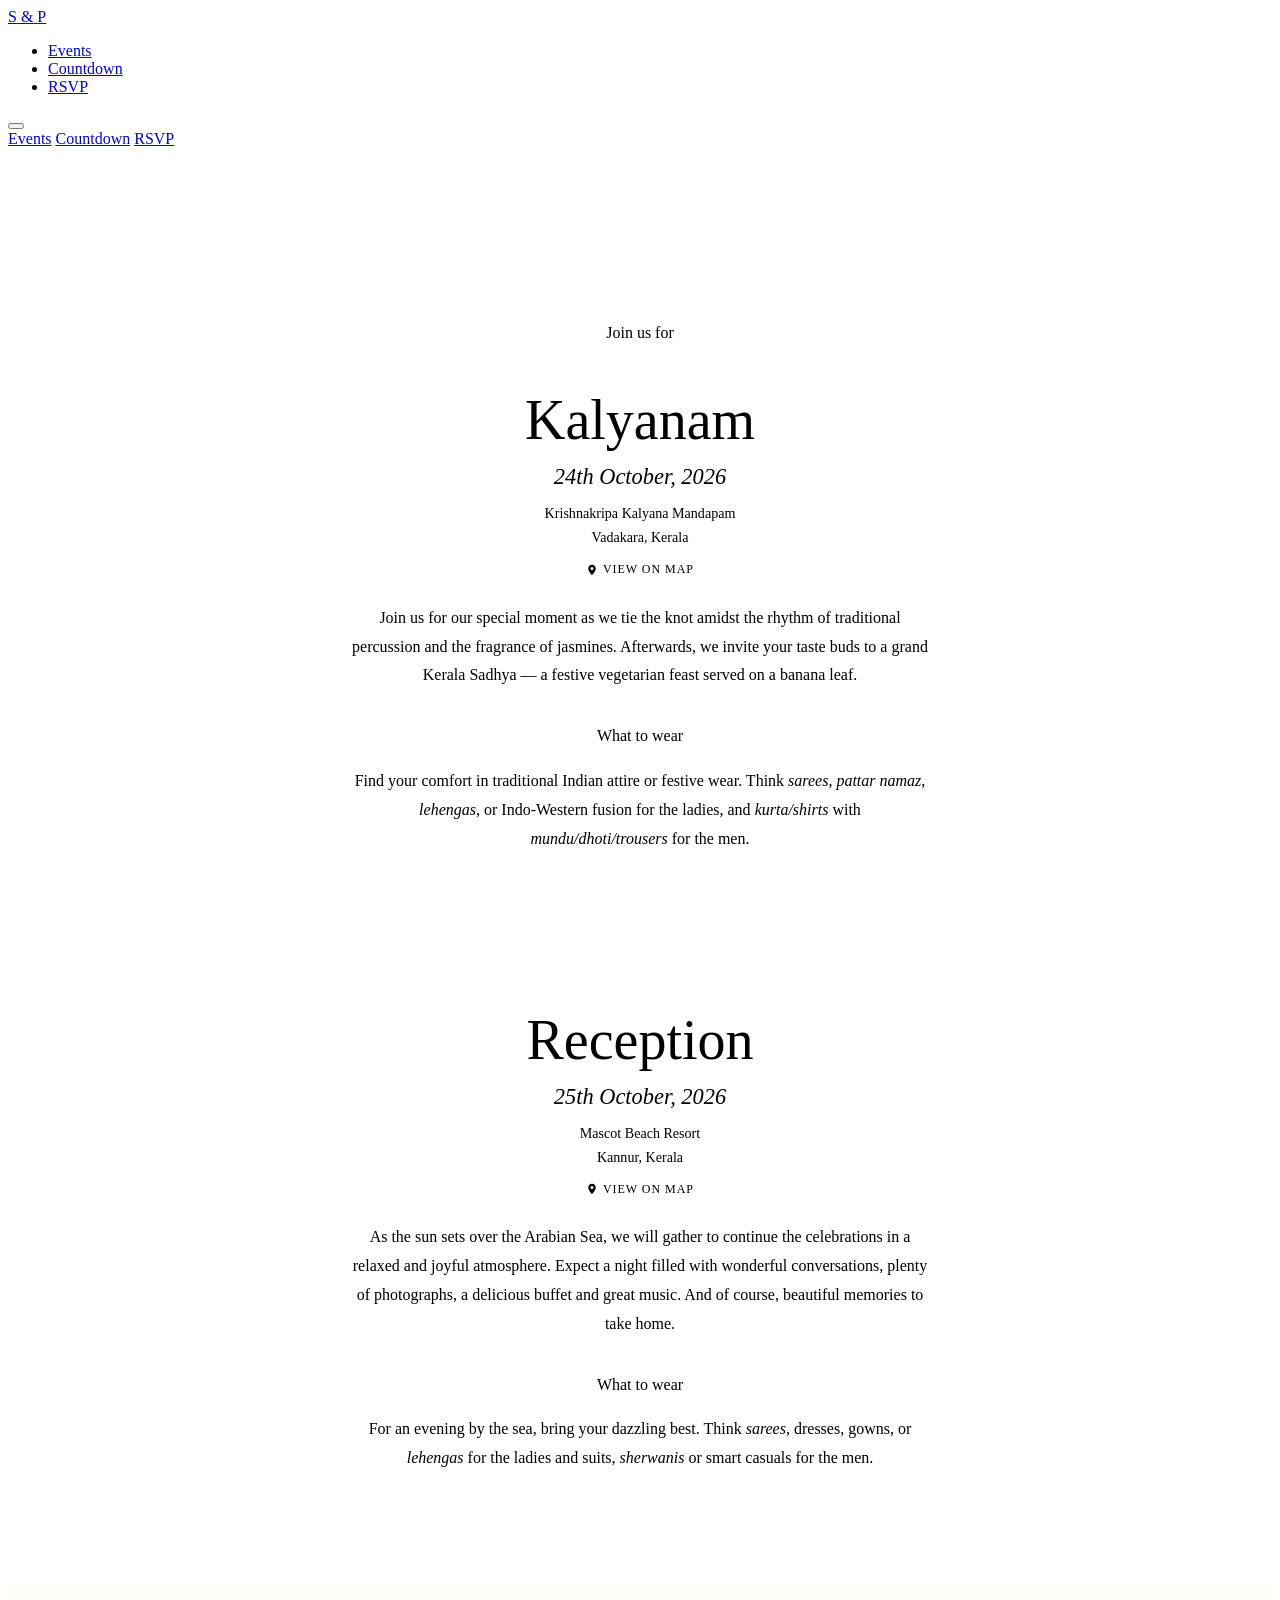
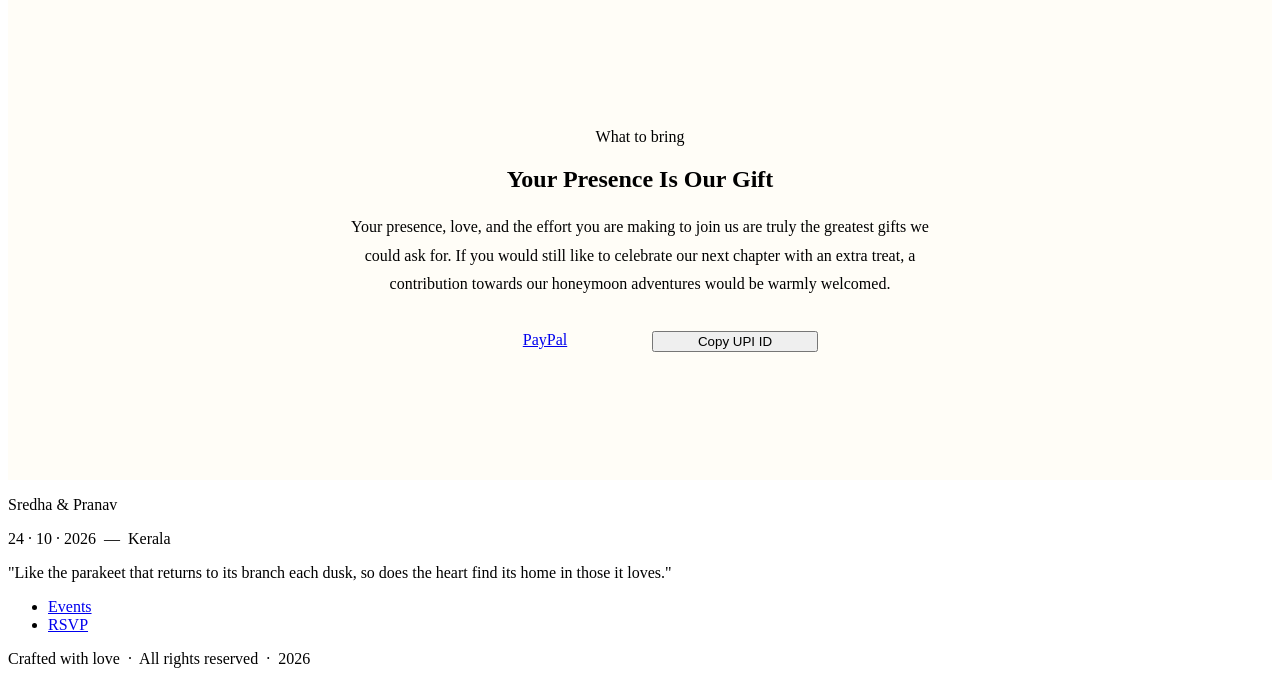
==== events.html @ 820612ee "Add events.html for wedding details" ====
<!DOCTYPE html>
<html lang="en">
<head>
<meta charset="UTF-8">
<meta name="viewport" content="width=device-width, initial-scale=1.0">
<title>Events — Sredha &amp; Pranav Wedding</title>
<link rel="preconnect" href="https://fonts.googleapis.com">
<link rel="preconnect" href="https://fonts.gstatic.com" crossorigin>
<link href="https://fonts.googleapis.com/css2?family=Cormorant+Garamond:ital,wght@0,300;0,400;0,500;0,600;1,300;1,400&family=DM+Sans:wght@300;400;500&family=Playfair+Display:ital,wght@0,400;0,500;0,600;1,400;1,500&display=swap" rel="stylesheet">
<link rel="stylesheet" href="styles.css">
<style>
  /* ── Events page specific styles ── */

  /* Main events content area */
  .events-page-main {
    position: relative;
    padding: 10rem clamp(1.5rem, 5vw, 4rem) clamp(4rem, 8vw, 6rem);
    overflow: hidden;
  }

  /* Leaf decoration */
  .events-leaf-decor {
    position: absolute;
    left: -2%;
    top: calc(-3% + 64px);
    width: clamp(250px, 28vw, 470px);
    height: auto;
    pointer-events: none;
    z-index: 0;
    mix-blend-mode: darken;
    transform: none;
  }

  .events-page-inner {
    max-width: 580px;
    margin: 0 auto;
    text-align: center;
    position: relative;
    z-index: 1;
  }

  /* Event block */
  .event-block {
    margin-bottom: 0;
  }
  .event-block h2 {
    font-family: var(--display);
    font-size: clamp(2.5rem, 5vw, 3.5rem);
    font-weight: 400;
    font-style: normal;
    color: var(--text-dark);
    margin-bottom: .25rem;
  }
  .event-block .event-date {
    font-family: var(--display);
    font-size: clamp(1.1rem, 2vw, 1.4rem);
    color: var(--gold-dark);
    font-style: italic;
    margin: .75rem 0;
  }
  .event-block address {
    font-style: normal;
    font-size: .88rem;
    color: var(--text-mid);
    line-height: 1.7;
    margin-top: .25rem;
  }
  .event-block .map-link {
    display: inline-flex;
    align-items: center;
    gap: .3rem;
    font-size: .75rem;
    letter-spacing: .08em;
    color: var(--green-deep);
    text-decoration: none;
    margin-top: .75rem;
    font-weight: 500;
    text-transform: uppercase;
    transition: opacity .2s;
  }
  .event-block .map-link:hover { opacity: .7; }
  .event-block .event-desc {
    color: var(--text-mid);
    font-size: 1rem;
    line-height: 1.8;
    margin-top: 1.5rem;
    text-align: center;
  }

  /* What to wear sub-section */
  .what-to-wear {
    margin-top: 2rem;
  }
  .what-to-wear .caption {
    margin-bottom: .75rem;
  }
  .what-to-wear p {
    color: var(--text-mid);
    font-size: 1rem;
    line-height: 1.8;
    text-align: center;
  }

  /* Section divider between events */
  .events-section-divider {
    width: 60px;
    height: 1px;
    background: linear-gradient(90deg, transparent, var(--gold), transparent);
    margin: clamp(3rem, 6vw, 5rem) auto;
  }

  /* Wave transition between events and gift section */
  .events-wave-transition {
    position: relative;
    width: 100%;
    overflow: hidden;
    margin-top: -1px;
  }
  .events-wave-transition img {
    width: 105%;
    height: auto;
    display: block;
    margin-left: -2.5%;
  }

  /* Gift section */
  .gift-section {
    background: #FFFDF7;
    text-align: center;
    padding: clamp(5rem, 10vw, 9rem) clamp(1.5rem, 5vw, 4rem);
  }
  .gift-content {
    max-width: 580px;
    margin: 0 auto;
  }
  .gift-content .gift-desc {
    color: var(--text-mid);
    font-size: 1rem;
    line-height: 1.8;
    margin-top: 1rem;
  }
  .gift-buttons {
    display: flex;
    gap: 1.5rem;
    justify-content: center;
    flex-wrap: wrap;
    margin-top: 2rem;
  }
  .gift-buttons .btn {
    min-width: 166px;
  }

  /* UPI toast notification */
  .upi-toast {
    position: fixed;
    bottom: 2rem;
    left: 50%;
    transform: translateX(-50%) translateY(100px);
    background: var(--text-dark);
    color: var(--cream);
    padding: .75rem 1.5rem;
    border-radius: var(--radius-pill);
    font-size: .85rem;
    font-weight: 400;
    letter-spacing: .04em;
    z-index: 200;
    opacity: 0;
    transition: transform .4s ease, opacity .4s ease;
    pointer-events: none;
  }
  .upi-toast.show {
    transform: translateX(-50%) translateY(0);
    opacity: 1;
  }

  @media (max-width: 720px) {
    .events-leaf-decor {
      width: 200px;
      top: 0;
      left: -5%;
    }
    .gift-buttons {
      flex-direction: column;
      align-items: center;
    }
  }
</style>
</head>
<body>

<!-- ── Navbar ── -->
<nav class="navbar" id="navbar">
  <a href="index.html" class="nav-logo">
    <span class="nav-logo-s">S</span>
    <span class="nav-logo-amp">&amp;</span>
    <span class="nav-logo-p">P</span>
  </a>
  <ul class="nav-links">
    <li><a href="events.html">Events</a></li>
    <li><a href="index.html#countdown">Countdown</a></li>
    <li><a href="index.html#rsvp">RSVP</a></li>
  </ul>
  <button class="nav-hamburger" id="hamburger" aria-label="Open menu"><span></span><span></span><span></span></button>
</nav>
<div class="nav-mobile-overlay" id="mobileNav">
  <a href="events.html" onclick="closeMobileNav()">Events</a>
  <a href="index.html#countdown" onclick="closeMobileNav()">Countdown</a>
  <a href="index.html#rsvp" onclick="closeMobileNav()">RSVP</a>
</div>

<!-- ── Events Main Content ── -->
<section class="events-page-main">
  <!-- Leaf decoration (left side) -->
  <img src="assets/leaf-decor.png" class="events-leaf-decor" alt="" aria-hidden="true">

  <div class="events-page-inner">

    <!-- ── Kalyanam ── -->
    <div class="event-block fade-up">
      <p class="caption">Join us for</p>
      <div class="divider"></div>
      <h2>Kalyanam</h2>
      <p class="event-date">24th October, 2026</p>
      <address>
        Krishnakripa Kalyana Mandapam<br>
        Vadakara, Kerala
      </address>
      <a href="https://maps.google.com/?q=Krishnakripa+Kalyana+Mandapam+Vadakara" target="_blank" class="map-link">
        <svg width="12" height="12" viewBox="0 0 16 16" fill="none"><path d="M8 1C5.2 1 3 3.2 3 6 3 9.8 8 15 8 15s5-5.2 5-9c0-2.8-2.2-5-5-5zm0 7a2 2 0 110-4 2 2 0 010 4z" fill="currentColor"/></svg>
        View on map
      </a>
      <p class="event-desc">Join us for our special moment as we tie the knot amidst the rhythm of traditional percussion and the fragrance of jasmines. Afterwards, we invite your taste buds to a grand Kerala Sadhya — a festive vegetarian feast served on a banana leaf.</p>

      <div class="what-to-wear fade-up">
        <p class="caption">What to wear</p>
        <p>Find your comfort in traditional Indian attire or festive wear. Think <em>sarees</em>, <em>pattar namaz</em>, <em>lehengas</em>, or Indo-Western fusion for the ladies, and <em>kurta/shirts</em> with <em>mundu/dhoti/trousers</em> for the men.</p>
      </div>
    </div>

    <!-- Divider -->
    <div class="events-section-divider"></div>

    <!-- ── Reception ── -->
    <div class="event-block fade-up">
      <h2>Reception</h2>
      <p class="event-date">25th October, 2026</p>
      <address>
        Mascot Beach Resort<br>
        Kannur, Kerala
      </address>
      <a href="https://maps.app.goo.gl/yyznt61GRwa8fZTb8" target="_blank" class="map-link">
        <svg width="12" height="12" viewBox="0 0 16 16" fill="none"><path d="M8 1C5.2 1 3 3.2 3 6 3 9.8 8 15 8 15s5-5.2 5-9c0-2.8-2.2-5-5-5zm0 7a2 2 0 110-4 2 2 0 010 4z" fill="currentColor"/></svg>
        View on map
      </a>
      <p class="event-desc">As the sun sets over the Arabian Sea, we will gather to continue the celebrations in a relaxed and joyful atmosphere. Expect a night filled with wonderful conversations, plenty of photographs, a delicious buffet and great music. And of course, beautiful memories to take home.</p>

      <div class="what-to-wear fade-up">
        <p class="caption">What to wear</p>
        <p>For an evening by the sea, bring your dazzling best. Think <em>sarees</em>, dresses, gowns, or <em>lehengas</em> for the ladies and suits, <em>sherwanis</em> or smart casuals for the men.</p>
      </div>
    </div>

  </div>
</section>

<!-- Wave transition -->
<div class="events-wave-transition" aria-hidden="true">
  <img src="assets/wave-events.png" alt="">
</div>

<!-- ── Your Presence Is Our Gift ── -->
<section class="gift-section">
  <div class="gift-content fade-up">
    <p class="caption">What to bring</p>
    <div class="divider"></div>
    <h2>Your Presence Is Our Gift</h2>
    <p class="gift-desc">Your presence, love, and the effort you are making to join us are truly the greatest gifts we could ask for. If you would still like to celebrate our next chapter with an extra treat, a contribution towards our honeymoon adventures would be warmly welcomed.</p>
    <div class="gift-buttons">
      <a href="https://www.paypal.com/paypalme/PranavPreman92" target="_blank" class="btn btn-secondary">PayPal</a>
      <button class="btn btn-secondary" id="copy-upi-btn" onclick="copyUPI()">Copy UPI ID</button>
    </div>
  </div>
</section>

<!-- UPI Toast -->
<div class="upi-toast" id="upi-toast">UPI ID copied to clipboard!</div>

<!-- ── Footer ── -->
<footer>
  <p class="footer-names">Sredha &amp; Pranav</p>
  <p class="footer-date">24 · 10 · 2026 &nbsp;—&nbsp; Kerala</p>
  <p class="footer-note">"Like the parakeet that returns to its branch each dusk, so does the heart find its home in those it loves."</p>
  <ul class="footer-links">
    <li><a href="events.html">Events</a></li>
    <li><a href="index.html#rsvp">RSVP</a></li>
  </ul>
  <p class="footer-copy">Crafted with love &nbsp;·&nbsp; All rights reserved &nbsp;·&nbsp; 2026</p>
</footer>

<script>
/* Navbar scroll */
window.addEventListener('scroll', () => {
  document.getElementById('navbar')
    .classList.toggle('scrolled', window.scrollY > 30);
});

/* Mobile nav */
const hamburger = document.getElementById('hamburger');
const mobileNav = document.getElementById('mobileNav');
let navOpen = false;

hamburger.addEventListener('click', () => {
  navOpen = !navOpen;
  mobileNav.classList.toggle('open', navOpen);
  document.body.style.overflow = navOpen ? 'hidden' : '';
});

window.closeMobileNav = function () {
  navOpen = false;
  mobileNav.classList.remove('open');
  document.body.style.overflow = '';
};

/* Scroll animation */
const observer = new IntersectionObserver(entries => {
  entries.forEach(entry => {
    if (entry.isIntersecting) {
      entry.target.classList.add('visible');
      observer.unobserve(entry.target);
    }
  });
}, { threshold: 0.12 });

document.querySelectorAll('.fade-up').forEach(el => observer.observe(el));

/* Copy UPI ID */
window.copyUPI = function () {
  const upiId = 'pranavpreman@upi';
  navigator.clipboard.writeText(upiId).then(() => {
    const toast = document.getElementById('upi-toast');
    toast.classList.add('show');
    setTimeout(() => toast.classList.remove('show'), 2500);
  }).catch(() => {
    prompt('Copy this UPI ID:', upiId);
  });
};
</script>

</body>
</html>
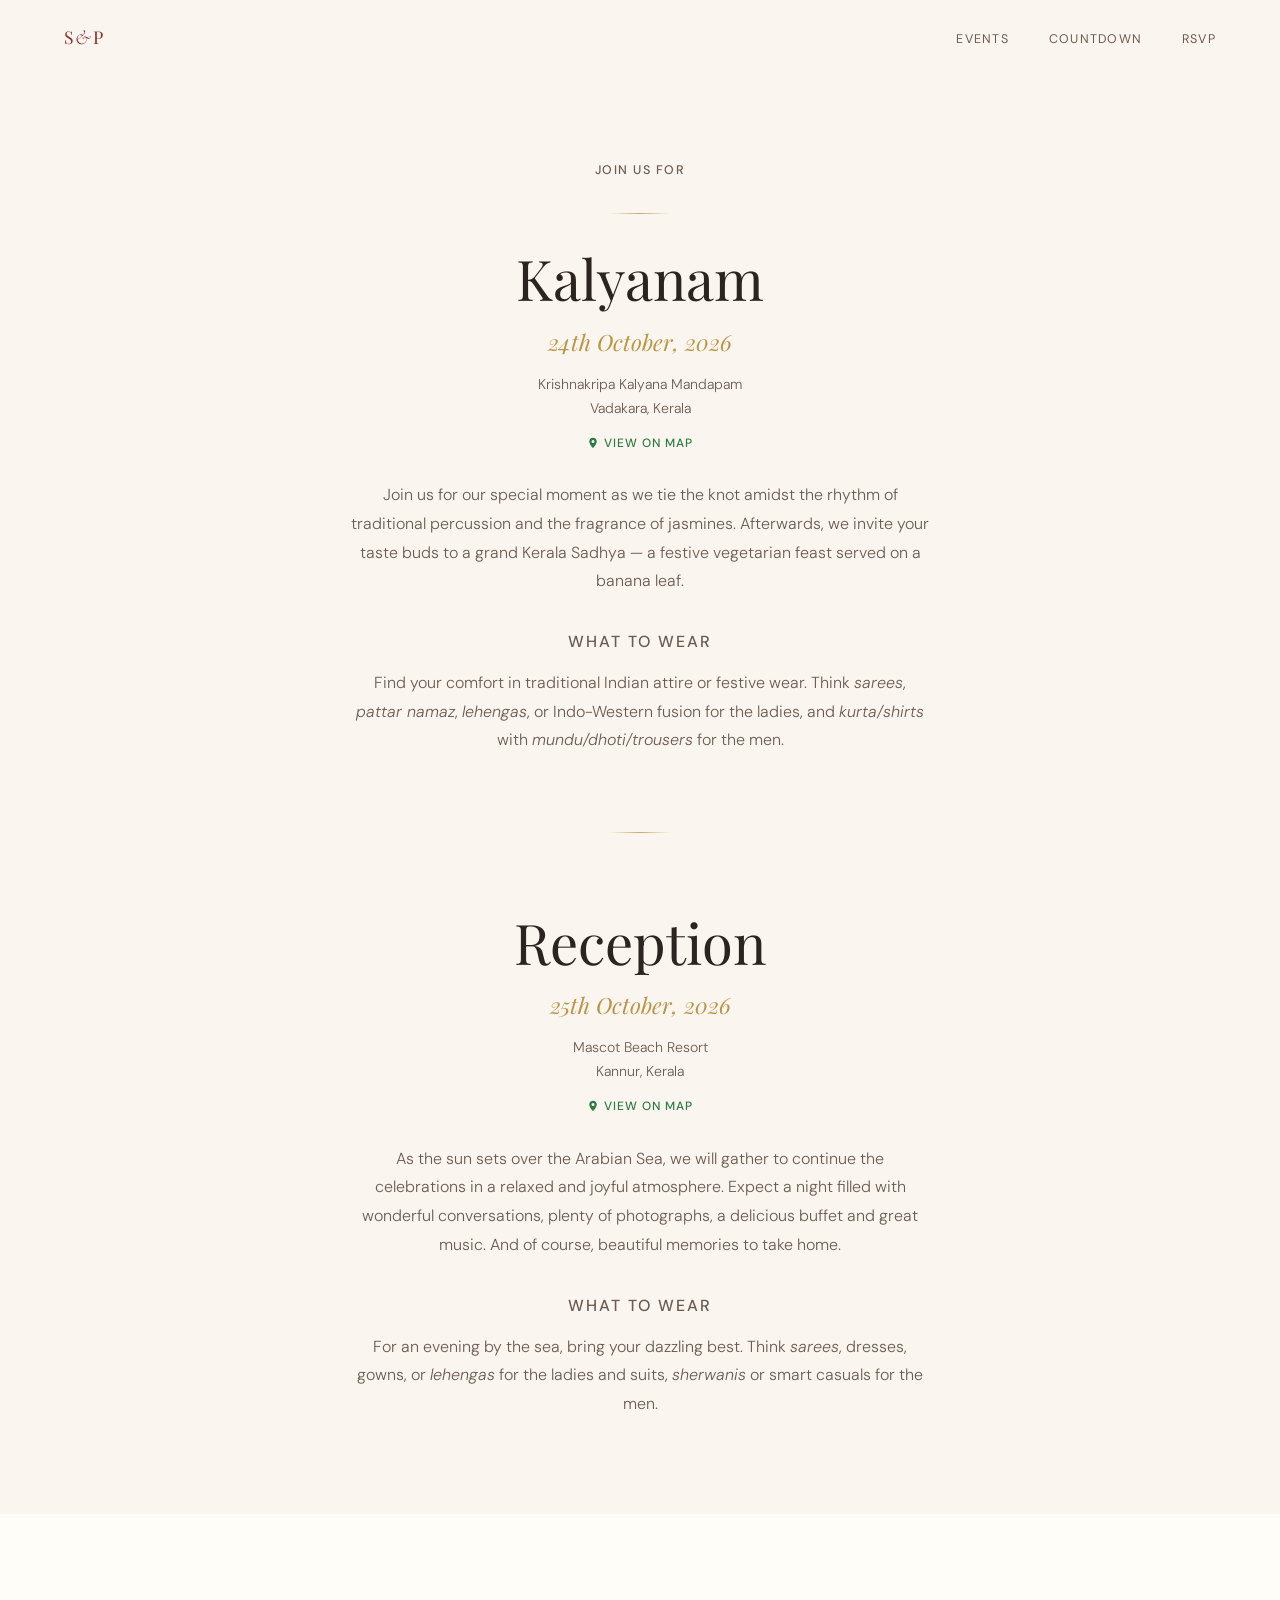
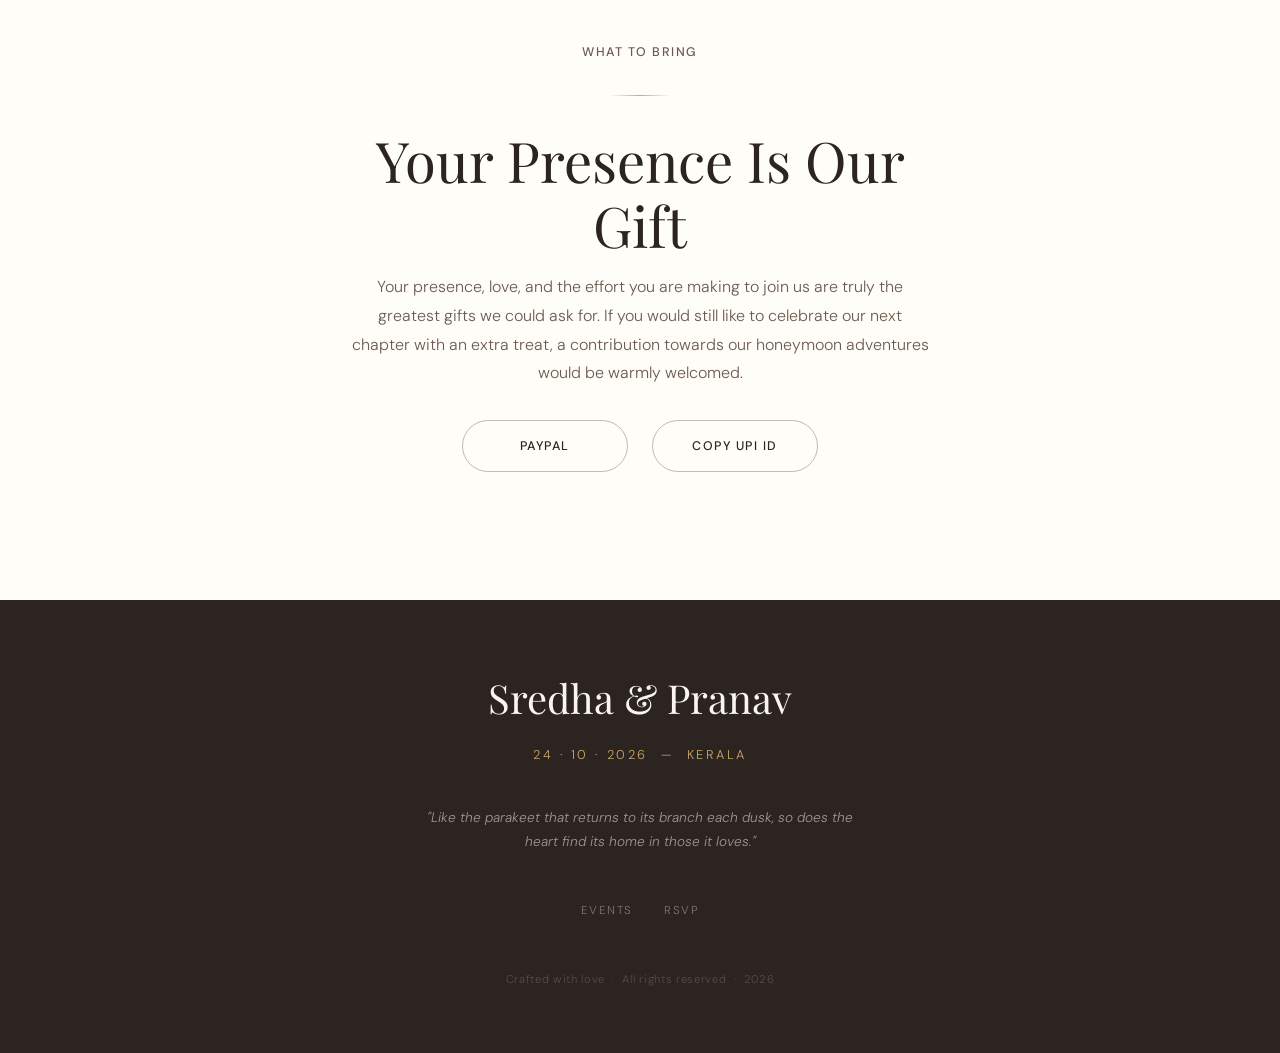
==== commit c082257f: "Refactor CSS styles for events page" ====
--- a/events.html
+++ b/events.html
@@ -7,183 +7,390 @@
 <link rel="preconnect" href="https://fonts.googleapis.com">
 <link rel="preconnect" href="https://fonts.gstatic.com" crossorigin>
 <link href="https://fonts.googleapis.com/css2?family=Cormorant+Garamond:ital,wght@0,300;0,400;0,500;0,600;1,300;1,400&family=DM+Sans:wght@300;400;500&family=Playfair+Display:ital,wght@0,400;0,500;0,600;1,400;1,500&display=swap" rel="stylesheet">
-<link rel="stylesheet" href="styles.css">
 <style>
-  /* ── Events page specific styles ── */
-
-  /* Main events content area */
-  .events-page-main {
-    position: relative;
-    padding: 10rem clamp(1.5rem, 5vw, 4rem) clamp(4rem, 8vw, 6rem);
-    overflow: hidden;
-  }
-
-  /* Leaf decoration */
+/* ── Font Face ── */
+@font-face {
+  font-family: 'Adogare';
+  src: url('fonts/Adogare.otf') format('opentype');
+  font-weight: 100 900;
+  font-style: normal italic;
+  font-display: swap;
+}
+
+/* ── Variables ── */
+:root {
+  --cream: #FAF6EF;
+  --cream-deep: #F2EBD9;
+  --pink: #F4C2C2;
+  --pink-mid: #E8A0A0;
+  --pink-deep: #C97B7B;
+  --maroon: #902D2A;
+  --green: #6DBF7E;
+  --green-mid: #4FA862;
+  --green-deep: #2E7A44;
+  --gold: #C8A96A;
+  --gold-dark: #BA9548;
+  --gold-light: #E8D5A8;
+  --gold-line: #E1851C;
+  --text-dark: #2C2420;
+  --text-mid: #6B5B52;
+  --text-light: #A09080;
+  --border: rgba(200,169,106,.25);
+  --serif: 'Cormorant Garamond', Georgia, serif;
+  --display: 'Adogare', 'Playfair Display', Georgia, serif;
+  --sans: 'DM Sans', system-ui, sans-serif;
+  --radius-md: 12px;
+  --radius-lg: 24px;
+  --radius-pill: 999px;
+}
+
+/* ── Reset ── */
+*, *::before, *::after { box-sizing: border-box; margin: 0; padding: 0; }
+html { scroll-behavior: smooth; }
+body {
+  background: var(--cream);
+  color: var(--text-dark);
+  font-family: var(--sans);
+  font-weight: 300;
+  line-height: 1.7;
+  overflow-x: hidden;
+}
+
+/* ── Typography ── */
+h1 {
+  font-family: var(--display);
+  font-size: clamp(3rem, 8vw, 6.125rem);
+  font-weight: 400;
+  line-height: 1.05;
+  letter-spacing: 2px;
+  color: var(--maroon);
+}
+h2 {
+  font-family: var(--display);
+  font-size: clamp(2rem, 5vw, 3.5rem);
+  font-weight: 400;
+  line-height: 1.15;
+  color: var(--text-dark);
+}
+h3 {
+  font-family: var(--serif);
+  font-size: clamp(1.3rem, 3vw, 1.75rem);
+  font-weight: 400;
+  line-height: 1.3;
+}
+.caption {
+  font-size: .78rem;
+  letter-spacing: .12em;
+  text-transform: uppercase;
+  font-weight: 500;
+  color: var(--text-mid);
+}
+.italic { font-style: italic; }
+
+/* ── Shared ── */
+section { padding: clamp(5rem, 10vw, 9rem) clamp(1.5rem, 5vw, 4rem); }
+.divider {
+  width: 60px; height: 1px;
+  background: linear-gradient(90deg, transparent, var(--gold), transparent);
+  margin: 2rem auto;
+}
+.divider-sm {
+  width: 36px; height: 1px;
+  background: var(--gold-light);
+  margin: 1.25rem auto;
+}
+.section-intro {
+  max-width: 580px; margin: 0 auto; text-align: center;
+}
+.section-intro h2 { margin-bottom: 1rem; }
+.section-desc {
+  color: var(--text-mid); font-size: 1rem; line-height: 1.8;
+  margin-top: 1rem;
+}
+
+/* ── Animations ── */
+.fade-up {
+  opacity: 0; transform: translateY(28px);
+  transition: opacity .8s ease, transform .8s ease;
+}
+.fade-up.visible { opacity: 1; transform: translateY(0); }
+.fade-up.d1 { transition-delay: .15s; }
+.fade-up.d2 { transition-delay: .3s; }
+.fade-up.d3 { transition-delay: .45s; }
+.fade-up.d4 { transition-delay: .6s; }
+
+/* ── Navbar ── */
+.navbar {
+  position: fixed; top: 0; left: 0; right: 0; z-index: 100;
+  padding: 1.25rem clamp(1.5rem, 5vw, 4rem);
+  display: flex; align-items: center; justify-content: space-between;
+  background: rgba(250,246,239,.9);
+  backdrop-filter: blur(12px); -webkit-backdrop-filter: blur(12px);
+  border-bottom: 1px solid transparent;
+  transition: border-color .3s;
+}
+.navbar.scrolled { border-bottom-color: var(--border); }
+.nav-logo {
+  display: flex; align-items: baseline; gap: 2px;
+  text-decoration: none; color: var(--maroon);
+}
+.nav-logo-s, .nav-logo-p {
+  font-family: var(--display);
+  font-size: 1.1rem; font-weight: 400;
+  letter-spacing: -0.07em;
+}
+.nav-logo-amp {
+  font-family: var(--serif);
+  font-size: 1.3rem; font-weight: 300;
+  font-style: italic; color: var(--maroon);
+}
+.nav-links { display: flex; gap: 2.5rem; list-style: none; }
+.nav-links a {
+  font-size: .78rem; letter-spacing: .1em; text-transform: uppercase;
+  color: var(--text-mid); text-decoration: none; font-weight: 400;
+  transition: color .25s;
+}
+.nav-links a:hover { color: var(--text-dark); }
+.nav-hamburger {
+  display: none; flex-direction: column; gap: 5px;
+  cursor: pointer; background: none; border: none; padding: 4px;
+}
+.nav-hamburger span {
+  display: block; width: 22px; height: 1px; background: var(--text-dark);
+}
+.nav-mobile-overlay {
+  display: none; position: fixed; inset: 0;
+  background: var(--cream); z-index: 99;
+  flex-direction: column; align-items: center; justify-content: center; gap: 2rem;
+}
+.nav-mobile-overlay.open { display: flex; }
+.nav-mobile-overlay a {
+  font-family: var(--serif); font-size: 2rem; font-weight: 300;
+  color: var(--text-dark); text-decoration: none;
+}
+
+/* ── Buttons ── */
+.btn {
+  display: inline-flex; align-items: center; justify-content: center;
+  padding: .9rem 2.25rem;
+  font-family: var(--sans); font-size: .78rem; font-weight: 500;
+  letter-spacing: .12em; text-transform: uppercase; text-decoration: none;
+  border-radius: var(--radius-pill); cursor: pointer;
+  transition: all .3s; border: 1.5px solid transparent; white-space: nowrap;
+}
+.btn-primary {
+  background: var(--maroon); color: var(--cream); border-color: var(--maroon);
+}
+.btn-primary:hover {
+  background: transparent; color: var(--maroon);
+}
+.btn-secondary {
+  background: transparent; color: var(--text-dark);
+  border-color: rgba(44,36,32,.3);
+}
+.btn-secondary:hover { border-color: var(--text-dark); }
+
+/* ── Footer ── */
+footer {
+  background: var(--text-dark);
+  color: rgba(250,246,239,.7);
+  text-align: center;
+  padding: 4rem clamp(1.5rem, 5vw, 4rem);
+}
+.footer-names {
+  font-family: var(--display);
+  font-size: clamp(1.8rem, 4vw, 2.5rem);
+  font-weight: 400; color: var(--cream);
+  margin-bottom: .75rem;
+  font-style: normal;
+}
+.footer-date {
+  font-size: .8rem; letter-spacing: .2em; text-transform: uppercase;
+  color: var(--gold); margin-bottom: 2.5rem;
+}
+.footer-note {
+  font-size: .85rem; line-height: 1.8;
+  max-width: 440px; margin: 0 auto 2.5rem;
+  color: rgba(250,246,239,.55);
+  font-style: italic;
+}
+.footer-links {
+  display: flex; justify-content: center;
+  gap: 2rem; list-style: none; margin-bottom: 3rem; flex-wrap: wrap;
+}
+.footer-links a {
+  font-size: .72rem; letter-spacing: .12em; text-transform: uppercase;
+  color: rgba(250,246,239,.4); text-decoration: none; transition: color .25s;
+}
+.footer-links a:hover { color: var(--cream); }
+.footer-copy {
+  font-size: .7rem; color: rgba(250,246,239,.2); letter-spacing: .06em;
+}
+
+/* ── Responsive ── */
+@media (max-width: 720px) {
+  .nav-links { display: none; }
+  .nav-hamburger { display: flex; }
+}
+
+/* ── Events page specific styles ── */
+.events-page-main {
+  position: relative;
+  padding: 10rem clamp(1.5rem, 5vw, 4rem) clamp(4rem, 8vw, 6rem);
+  overflow: hidden;
+}
+.events-leaf-decor {
+  position: absolute;
+  left: -2%;
+  top: calc(-3% + 64px);
+  width: clamp(250px, 28vw, 470px);
+  height: auto;
+  pointer-events: none;
+  z-index: 0;
+  mix-blend-mode: darken;
+  transform: none;
+}
+.events-page-inner {
+  max-width: 580px;
+  margin: 0 auto;
+  text-align: center;
+  position: relative;
+  z-index: 1;
+}
+.event-block {
+  margin-bottom: 0;
+}
+.event-block h2 {
+  font-family: var(--display);
+  font-size: clamp(2.5rem, 5vw, 3.5rem);
+  font-weight: 400;
+  font-style: normal;
+  color: var(--text-dark);
+  margin-bottom: .25rem;
+}
+.event-block .event-date {
+  font-family: var(--display);
+  font-size: clamp(1.1rem, 2vw, 1.4rem);
+  color: var(--gold-dark);
+  font-style: italic;
+  margin: .75rem 0;
+}
+.event-block address {
+  font-style: normal;
+  font-size: .88rem;
+  color: var(--text-mid);
+  line-height: 1.7;
+  margin-top: .25rem;
+}
+.event-block .map-link {
+  display: inline-flex;
+  align-items: center;
+  gap: .3rem;
+  font-size: .75rem;
+  letter-spacing: .08em;
+  color: var(--green-deep);
+  text-decoration: none;
+  margin-top: .75rem;
+  font-weight: 500;
+  text-transform: uppercase;
+  transition: opacity .2s;
+}
+.event-block .map-link:hover { opacity: .7; }
+.event-block .event-desc {
+  color: var(--text-mid);
+  font-size: 1rem;
+  line-height: 1.8;
+  margin-top: 1.5rem;
+  text-align: center;
+}
+.what-to-wear {
+  margin-top: 2rem;
+}
+.what-to-wear .caption {
+  margin-bottom: .75rem;
+}
+.what-to-wear p {
+  color: var(--text-mid);
+  font-size: 1rem;
+  line-height: 1.8;
+  text-align: center;
+}
+.events-section-divider {
+  width: 60px;
+  height: 1px;
+  background: linear-gradient(90deg, transparent, var(--gold), transparent);
+  margin: clamp(3rem, 6vw, 5rem) auto;
+}
+.events-wave-transition {
+  position: relative;
+  width: 100%;
+  overflow: hidden;
+  margin-top: -1px;
+}
+.events-wave-transition img {
+  width: 105%;
+  height: auto;
+  display: block;
+  margin-left: -2.5%;
+}
+.gift-section {
+  background: #FFFDF7;
+  text-align: center;
+  padding: clamp(5rem, 10vw, 9rem) clamp(1.5rem, 5vw, 4rem);
+}
+.gift-content {
+  max-width: 580px;
+  margin: 0 auto;
+}
+.gift-content .gift-desc {
+  color: var(--text-mid);
+  font-size: 1rem;
+  line-height: 1.8;
+  margin-top: 1rem;
+}
+.gift-buttons {
+  display: flex;
+  gap: 1.5rem;
+  justify-content: center;
+  flex-wrap: wrap;
+  margin-top: 2rem;
+}
+.gift-buttons .btn {
+  min-width: 166px;
+}
+.upi-toast {
+  position: fixed;
+  bottom: 2rem;
+  left: 50%;
+  transform: translateX(-50%) translateY(100px);
+  background: var(--text-dark);
+  color: var(--cream);
+  padding: .75rem 1.5rem;
+  border-radius: var(--radius-pill);
+  font-size: .85rem;
+  font-weight: 400;
+  letter-spacing: .04em;
+  z-index: 200;
+  opacity: 0;
+  transition: transform .4s ease, opacity .4s ease;
+  pointer-events: none;
+}
+.upi-toast.show {
+  transform: translateX(-50%) translateY(0);
+  opacity: 1;
+}
+
+@media (max-width: 720px) {
   .events-leaf-decor {
-    position: absolute;
-    left: -2%;
-    top: calc(-3% + 64px);
-    width: clamp(250px, 28vw, 470px);
-    height: auto;
-    pointer-events: none;
-    z-index: 0;
-    mix-blend-mode: darken;
-    transform: none;
-  }
-
-  .events-page-inner {
-    max-width: 580px;
-    margin: 0 auto;
-    text-align: center;
-    position: relative;
-    z-index: 1;
-  }
-
-  /* Event block */
-  .event-block {
-    margin-bottom: 0;
-  }
-  .event-block h2 {
-    font-family: var(--display);
-    font-size: clamp(2.5rem, 5vw, 3.5rem);
-    font-weight: 400;
-    font-style: normal;
-    color: var(--text-dark);
-    margin-bottom: .25rem;
-  }
-  .event-block .event-date {
-    font-family: var(--display);
-    font-size: clamp(1.1rem, 2vw, 1.4rem);
-    color: var(--gold-dark);
-    font-style: italic;
-    margin: .75rem 0;
-  }
-  .event-block address {
-    font-style: normal;
-    font-size: .88rem;
-    color: var(--text-mid);
-    line-height: 1.7;
-    margin-top: .25rem;
-  }
-  .event-block .map-link {
-    display: inline-flex;
-    align-items: center;
-    gap: .3rem;
-    font-size: .75rem;
-    letter-spacing: .08em;
-    color: var(--green-deep);
-    text-decoration: none;
-    margin-top: .75rem;
-    font-weight: 500;
-    text-transform: uppercase;
-    transition: opacity .2s;
-  }
-  .event-block .map-link:hover { opacity: .7; }
-  .event-block .event-desc {
-    color: var(--text-mid);
-    font-size: 1rem;
-    line-height: 1.8;
-    margin-top: 1.5rem;
-    text-align: center;
-  }
-
-  /* What to wear sub-section */
-  .what-to-wear {
-    margin-top: 2rem;
-  }
-  .what-to-wear .caption {
-    margin-bottom: .75rem;
-  }
-  .what-to-wear p {
-    color: var(--text-mid);
-    font-size: 1rem;
-    line-height: 1.8;
-    text-align: center;
-  }
-
-  /* Section divider between events */
-  .events-section-divider {
-    width: 60px;
-    height: 1px;
-    background: linear-gradient(90deg, transparent, var(--gold), transparent);
-    margin: clamp(3rem, 6vw, 5rem) auto;
-  }
-
-  /* Wave transition between events and gift section */
-  .events-wave-transition {
-    position: relative;
-    width: 100%;
-    overflow: hidden;
-    margin-top: -1px;
-  }
-  .events-wave-transition img {
-    width: 105%;
-    height: auto;
-    display: block;
-    margin-left: -2.5%;
-  }
-
-  /* Gift section */
-  .gift-section {
-    background: #FFFDF7;
-    text-align: center;
-    padding: clamp(5rem, 10vw, 9rem) clamp(1.5rem, 5vw, 4rem);
-  }
-  .gift-content {
-    max-width: 580px;
-    margin: 0 auto;
-  }
-  .gift-content .gift-desc {
-    color: var(--text-mid);
-    font-size: 1rem;
-    line-height: 1.8;
-    margin-top: 1rem;
+    width: 200px;
+    top: 0;
+    left: -5%;
   }
   .gift-buttons {
-    display: flex;
-    gap: 1.5rem;
-    justify-content: center;
-    flex-wrap: wrap;
-    margin-top: 2rem;
+    flex-direction: column;
+    align-items: center;
   }
-  .gift-buttons .btn {
-    min-width: 166px;
-  }
-
-  /* UPI toast notification */
-  .upi-toast {
-    position: fixed;
-    bottom: 2rem;
-    left: 50%;
-    transform: translateX(-50%) translateY(100px);
-    background: var(--text-dark);
-    color: var(--cream);
-    padding: .75rem 1.5rem;
-    border-radius: var(--radius-pill);
-    font-size: .85rem;
-    font-weight: 400;
-    letter-spacing: .04em;
-    z-index: 200;
-    opacity: 0;
-    transition: transform .4s ease, opacity .4s ease;
-    pointer-events: none;
-  }
-  .upi-toast.show {
-    transform: translateX(-50%) translateY(0);
-    opacity: 1;
-  }
-
-  @media (max-width: 720px) {
-    .events-leaf-decor {
-      width: 200px;
-      top: 0;
-      left: -5%;
-    }
-    .gift-buttons {
-      flex-direction: column;
-      align-items: center;
-    }
-  }
+}
 </style>
 </head>
 <body>
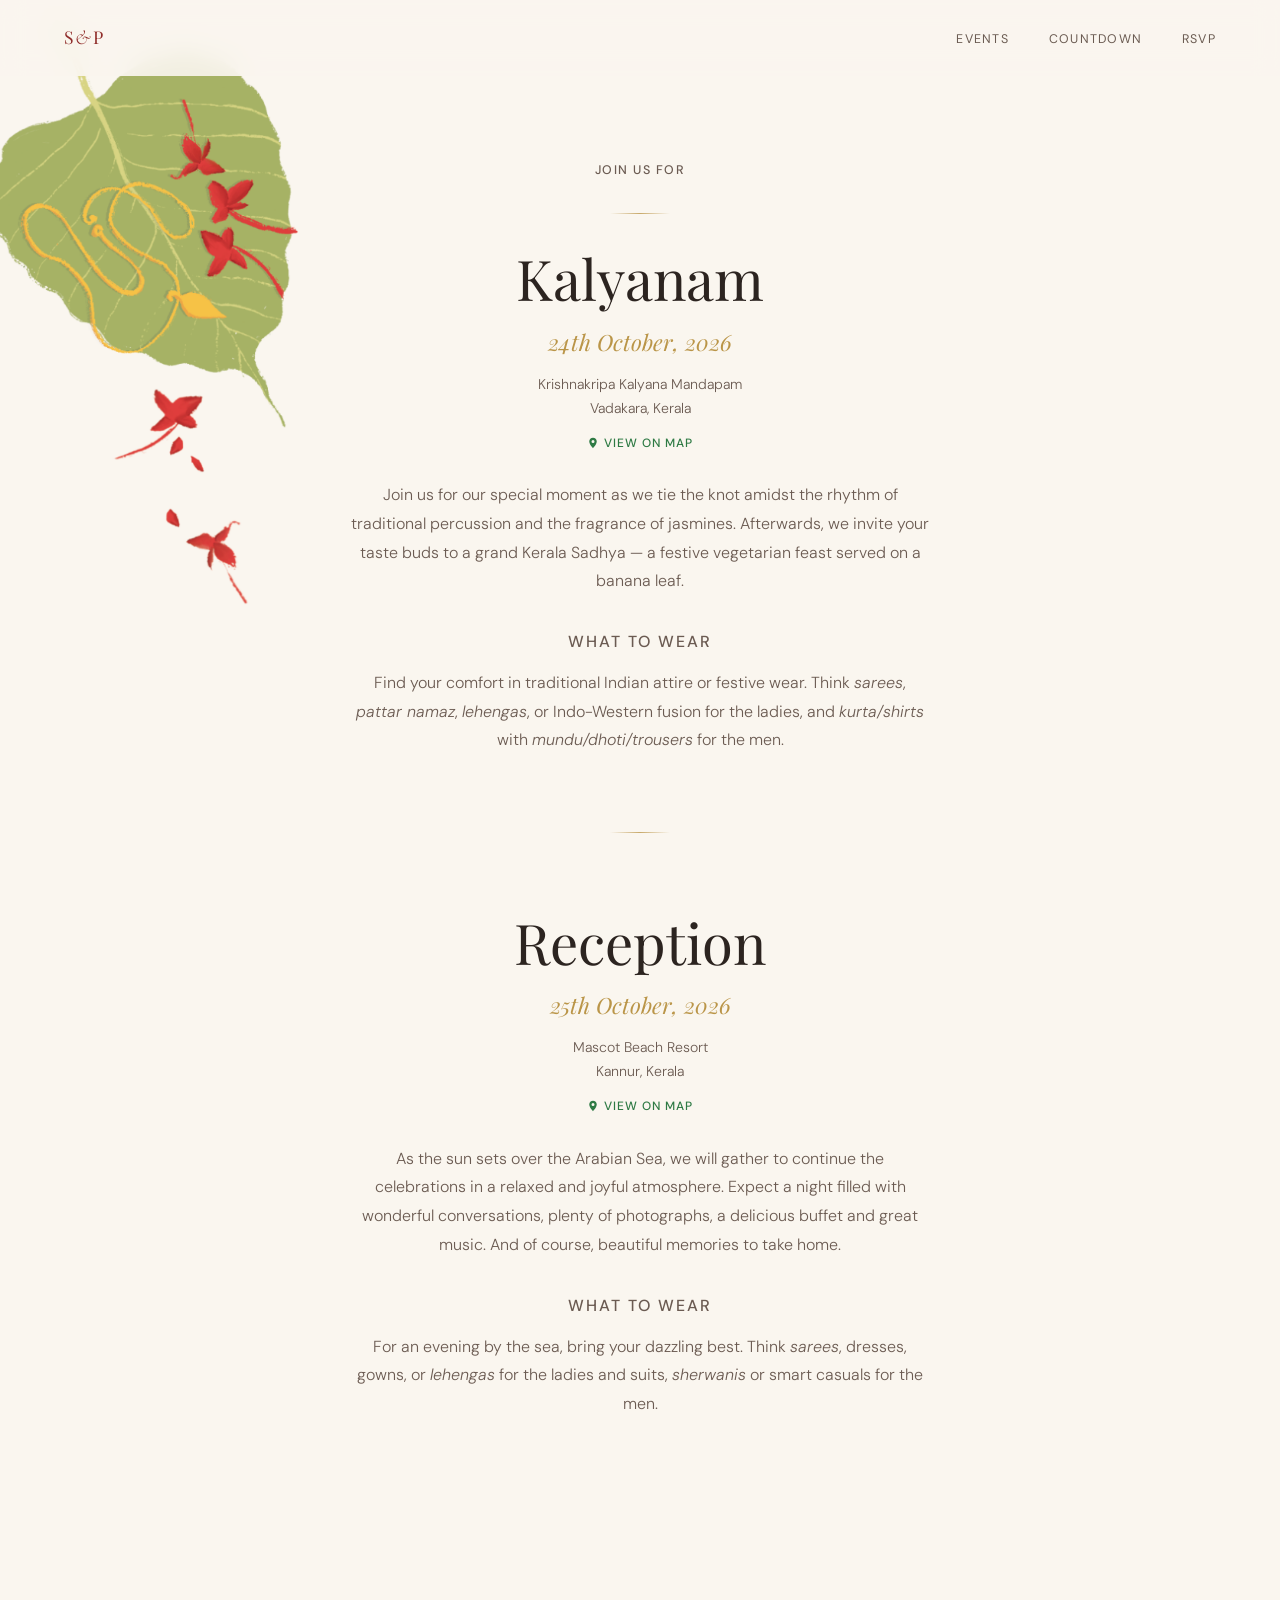
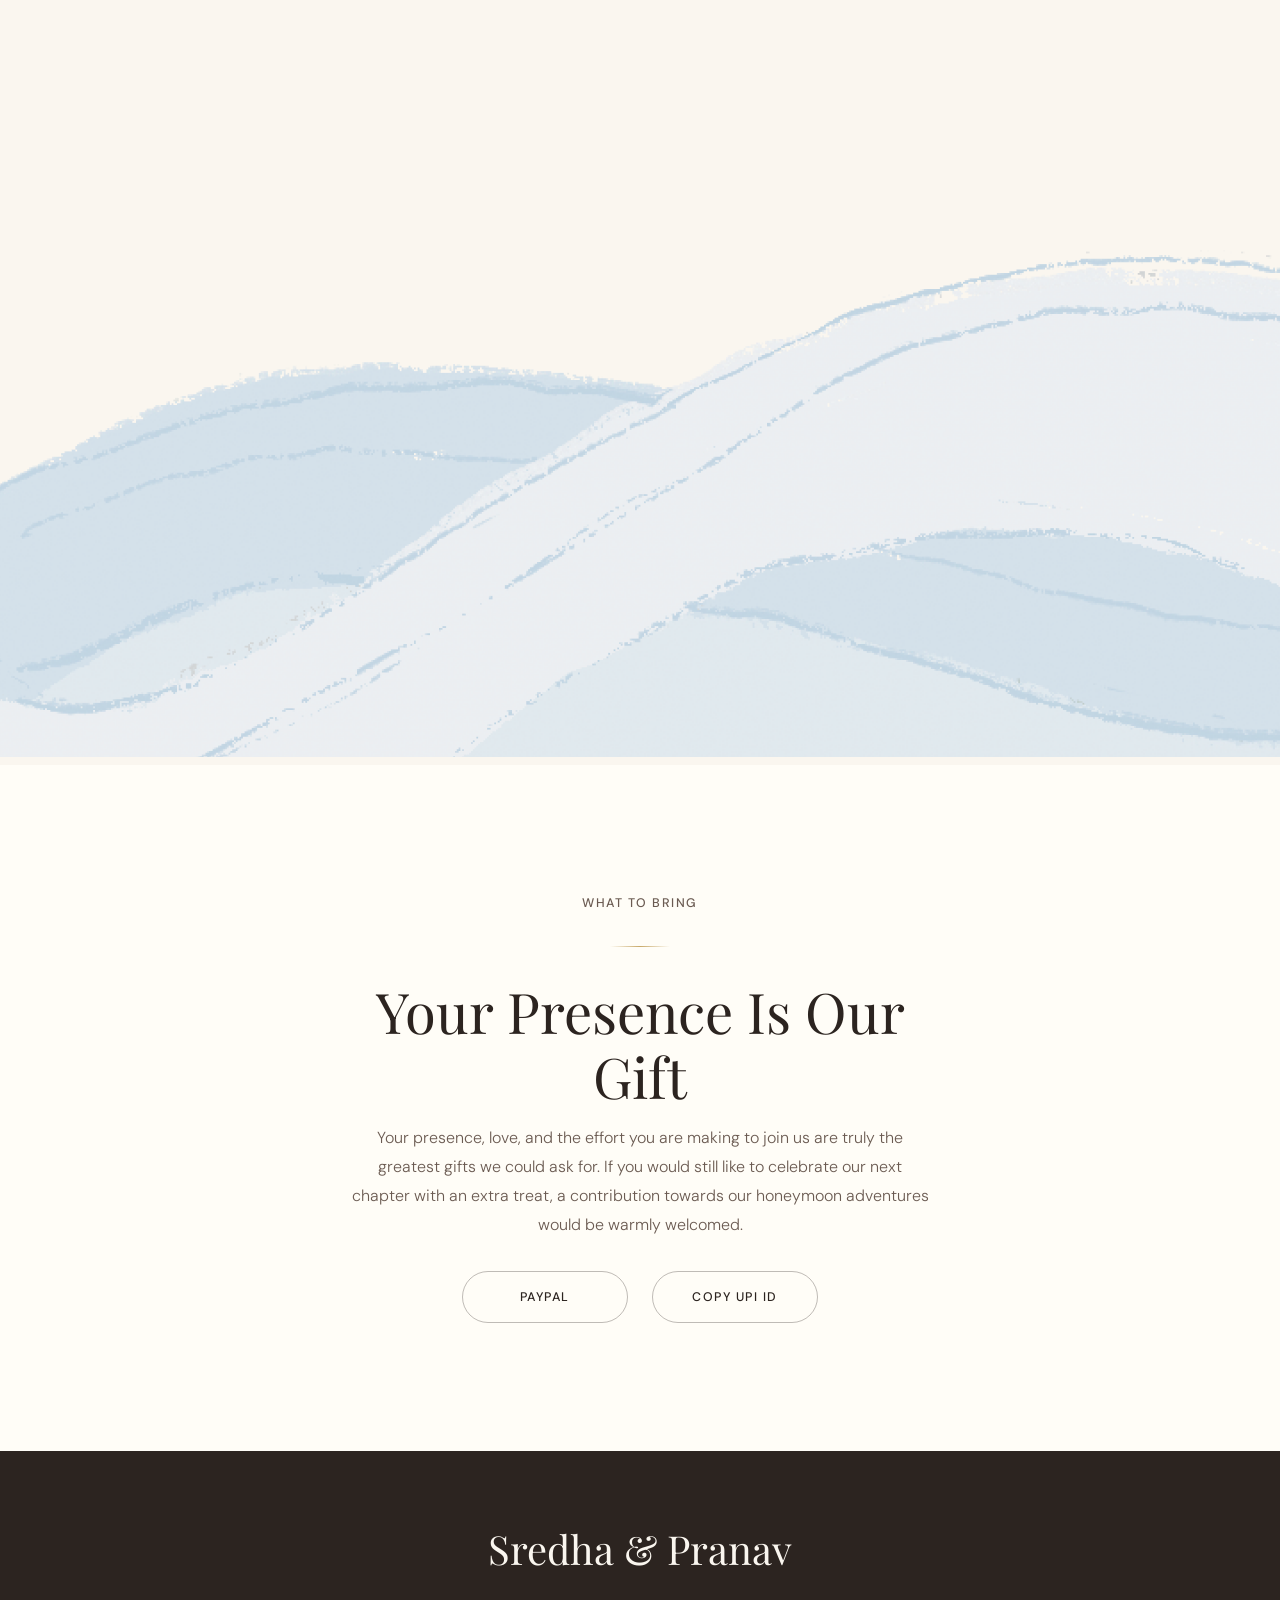
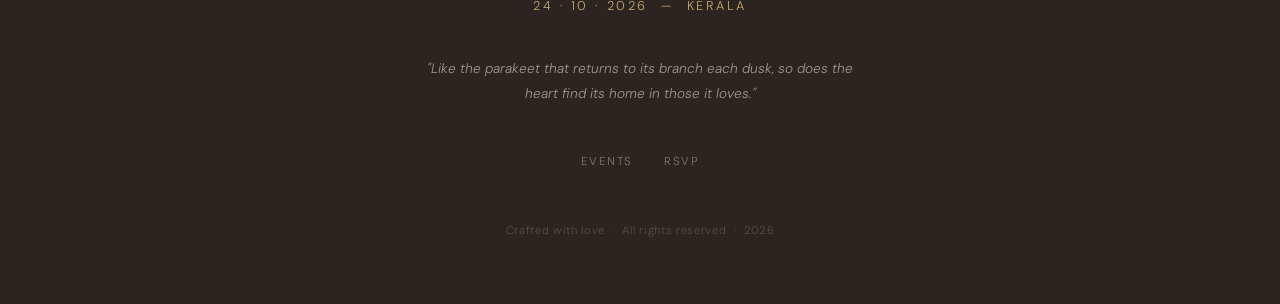
==== commit 9e1eaacb: "Remove events-wave-transition styles from events.html Removed events-wave-transition styles and rela" ====
--- a/events.html
+++ b/events.html
@@ -321,18 +321,7 @@
   background: linear-gradient(90deg, transparent, var(--gold), transparent);
   margin: clamp(3rem, 6vw, 5rem) auto;
 }
-.events-wave-transition {
-  position: relative;
-  width: 100%;
-  overflow: hidden;
-  margin-top: -1px;
-}
-.events-wave-transition img {
-  width: 105%;
-  height: auto;
-  display: block;
-  margin-left: -2.5%;
-}
+
 .gift-section {
   background: #FFFDF7;
   text-align: center;
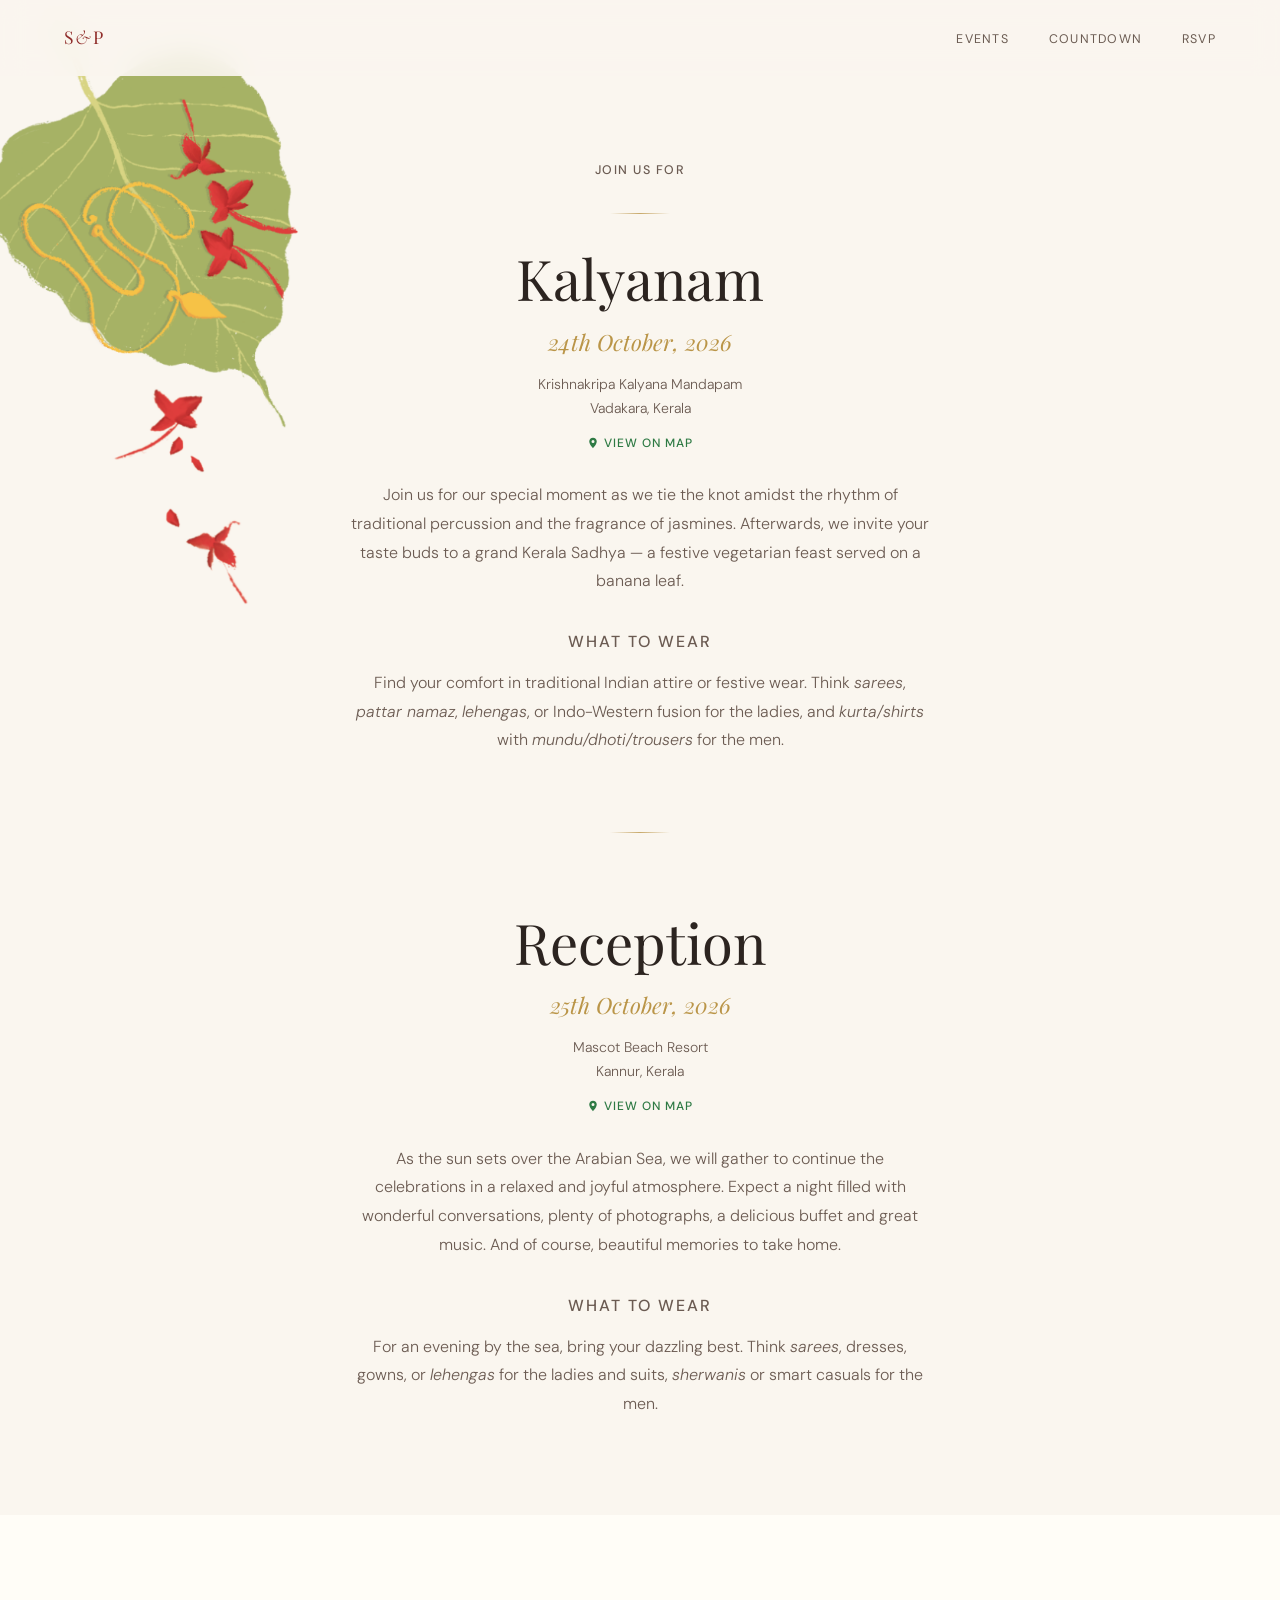
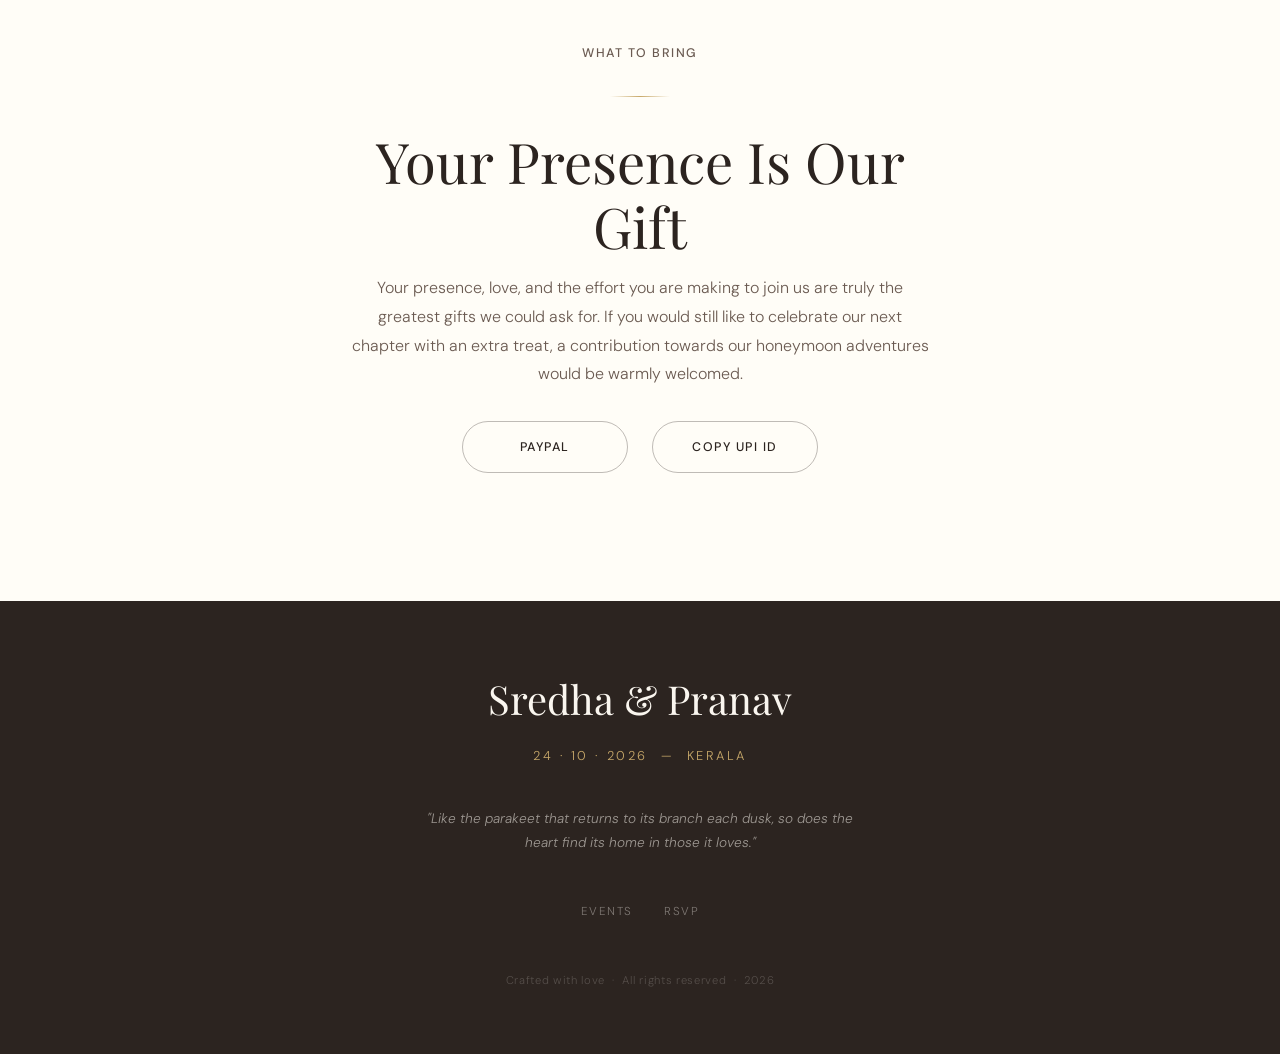
==== commit e1045c5d: "Remove wave transition from events.html Removed wave transition section from events.html." ====
--- a/events.html
+++ b/events.html
@@ -459,10 +459,6 @@
   </div>
 </section>
 
-<!-- Wave transition -->
-<div class="events-wave-transition" aria-hidden="true">
-  <img src="assets/wave-events.png" alt="">
-</div>
 
 <!-- ── Your Presence Is Our Gift ── -->
 <section class="gift-section">
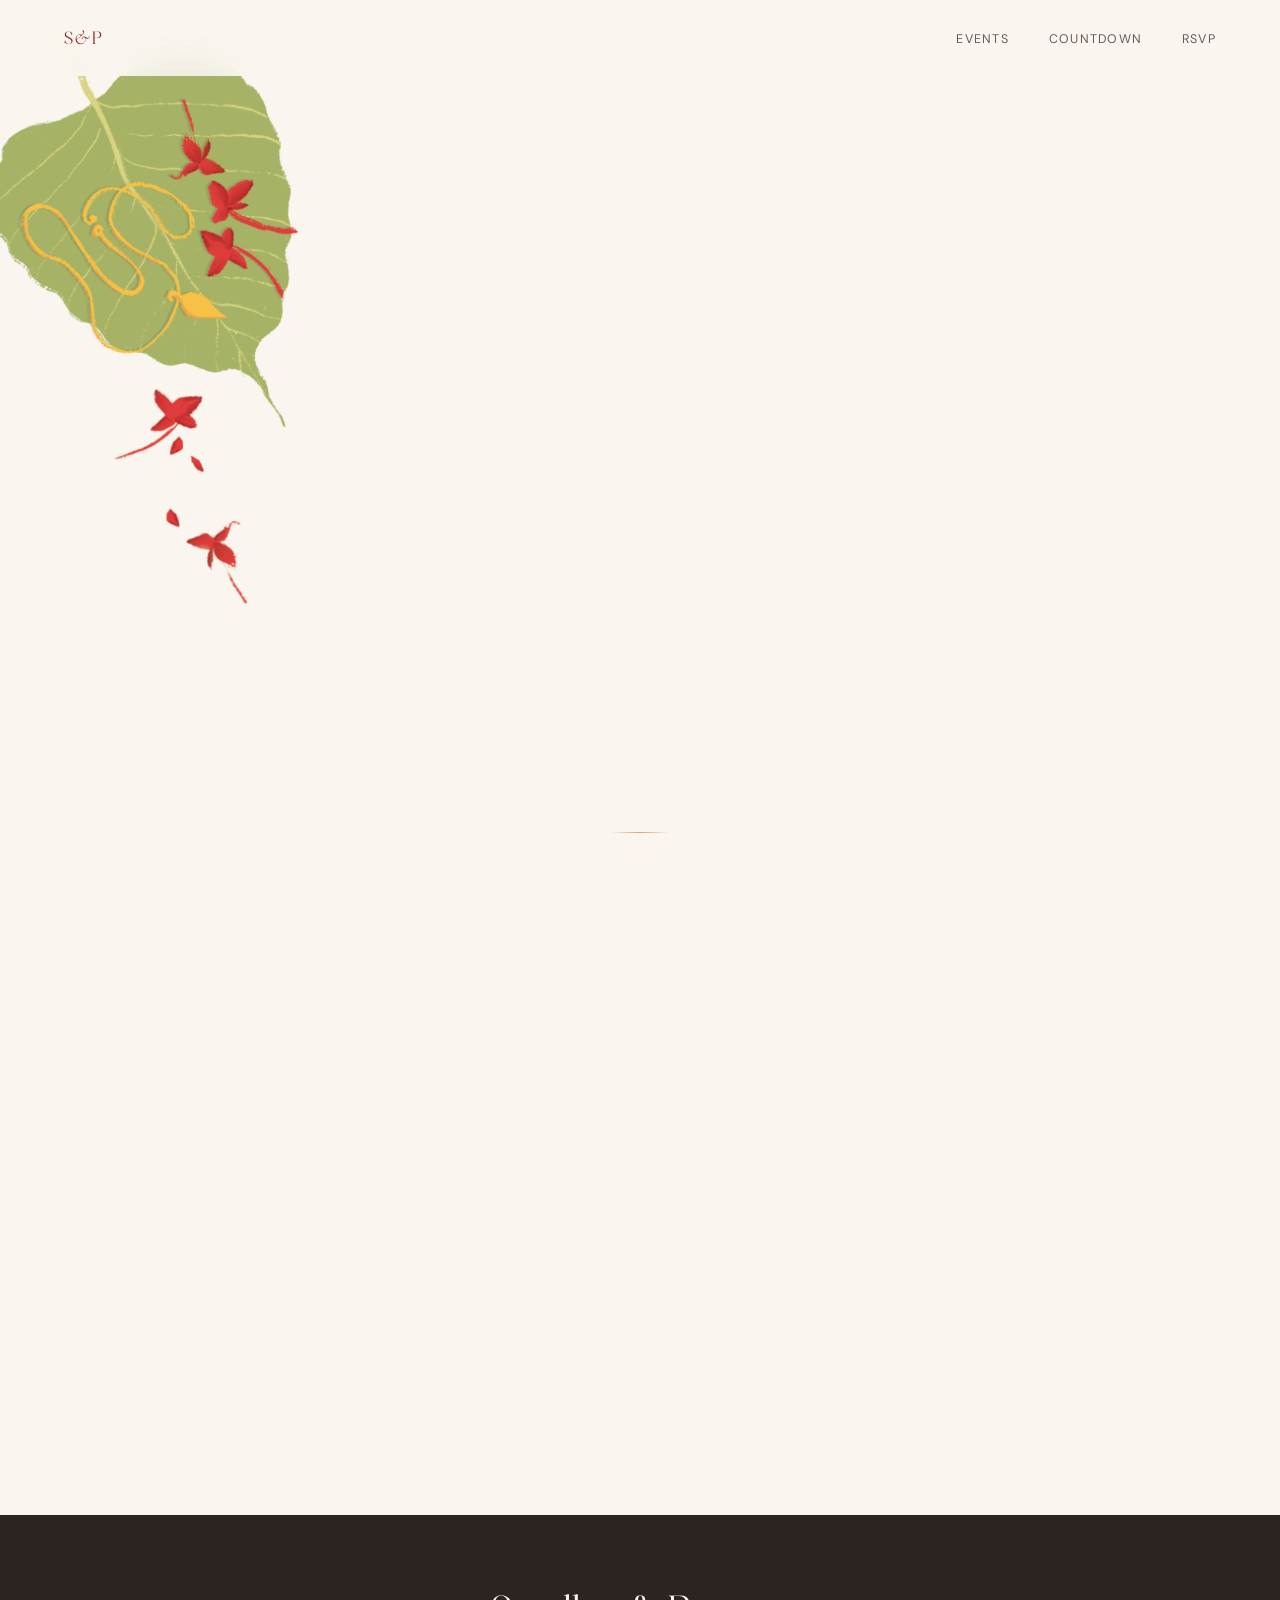
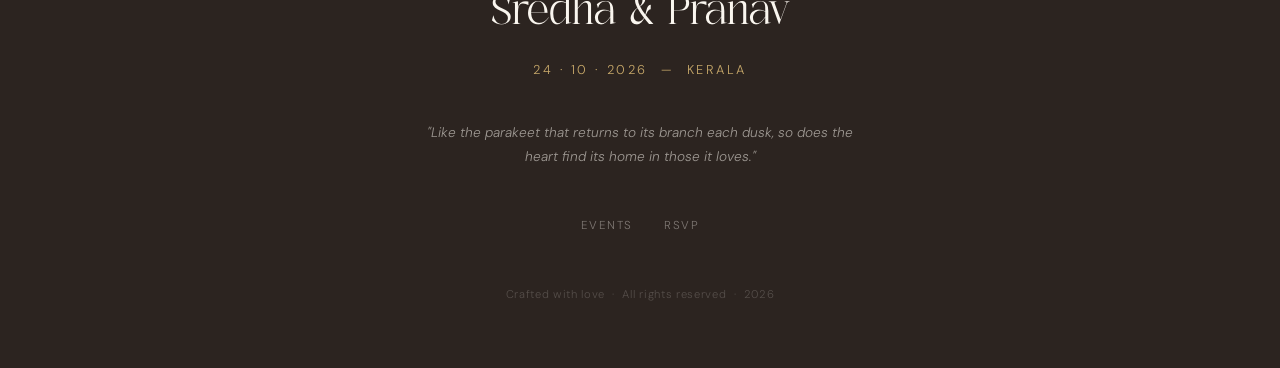
==== commit 6735f924: "Remove gift section and UPI copy functionality Removed the gift section and associated UPI functiona" ====
--- a/events.html
+++ b/events.html
@@ -322,52 +322,7 @@
   margin: clamp(3rem, 6vw, 5rem) auto;
 }
 
-.gift-section {
-  background: #FFFDF7;
-  text-align: center;
-  padding: clamp(5rem, 10vw, 9rem) clamp(1.5rem, 5vw, 4rem);
-}
-.gift-content {
-  max-width: 580px;
-  margin: 0 auto;
-}
-.gift-content .gift-desc {
-  color: var(--text-mid);
-  font-size: 1rem;
-  line-height: 1.8;
-  margin-top: 1rem;
-}
-.gift-buttons {
-  display: flex;
-  gap: 1.5rem;
-  justify-content: center;
-  flex-wrap: wrap;
-  margin-top: 2rem;
-}
-.gift-buttons .btn {
-  min-width: 166px;
-}
-.upi-toast {
-  position: fixed;
-  bottom: 2rem;
-  left: 50%;
-  transform: translateX(-50%) translateY(100px);
-  background: var(--text-dark);
-  color: var(--cream);
-  padding: .75rem 1.5rem;
-  border-radius: var(--radius-pill);
-  font-size: .85rem;
-  font-weight: 400;
-  letter-spacing: .04em;
-  z-index: 200;
-  opacity: 0;
-  transition: transform .4s ease, opacity .4s ease;
-  pointer-events: none;
-}
-.upi-toast.show {
-  transform: translateX(-50%) translateY(0);
-  opacity: 1;
-}
+
 
 @media (max-width: 720px) {
   .events-leaf-decor {
@@ -375,10 +330,7 @@
     top: 0;
     left: -5%;
   }
-  .gift-buttons {
-    flex-direction: column;
-    align-items: center;
-  }
+
 }
 </style>
 </head>
@@ -460,23 +412,6 @@
 </section>
 
 
-<!-- ── Your Presence Is Our Gift ── -->
-<section class="gift-section">
-  <div class="gift-content fade-up">
-    <p class="caption">What to bring</p>
-    <div class="divider"></div>
-    <h2>Your Presence Is Our Gift</h2>
-    <p class="gift-desc">Your presence, love, and the effort you are making to join us are truly the greatest gifts we could ask for. If you would still like to celebrate our next chapter with an extra treat, a contribution towards our honeymoon adventures would be warmly welcomed.</p>
-    <div class="gift-buttons">
-      <a href="https://www.paypal.com/paypalme/PranavPreman92" target="_blank" class="btn btn-secondary">PayPal</a>
-      <button class="btn btn-secondary" id="copy-upi-btn" onclick="copyUPI()">Copy UPI ID</button>
-    </div>
-  </div>
-</section>
-
-<!-- UPI Toast -->
-<div class="upi-toast" id="upi-toast">UPI ID copied to clipboard!</div>
-
 <!-- ── Footer ── -->
 <footer>
   <p class="footer-names">Sredha &amp; Pranav</p>
@@ -525,16 +460,6 @@
 
 document.querySelectorAll('.fade-up').forEach(el => observer.observe(el));
 
-/* Copy UPI ID */
-window.copyUPI = function () {
-  const upiId = 'pranavpreman@upi';
-  navigator.clipboard.writeText(upiId).then(() => {
-    const toast = document.getElementById('upi-toast');
-    toast.classList.add('show');
-    setTimeout(() => toast.classList.remove('show'), 2500);
-  }).catch(() => {
-    prompt('Copy this UPI ID:', upiId);
-  });
 };
 </script>
 
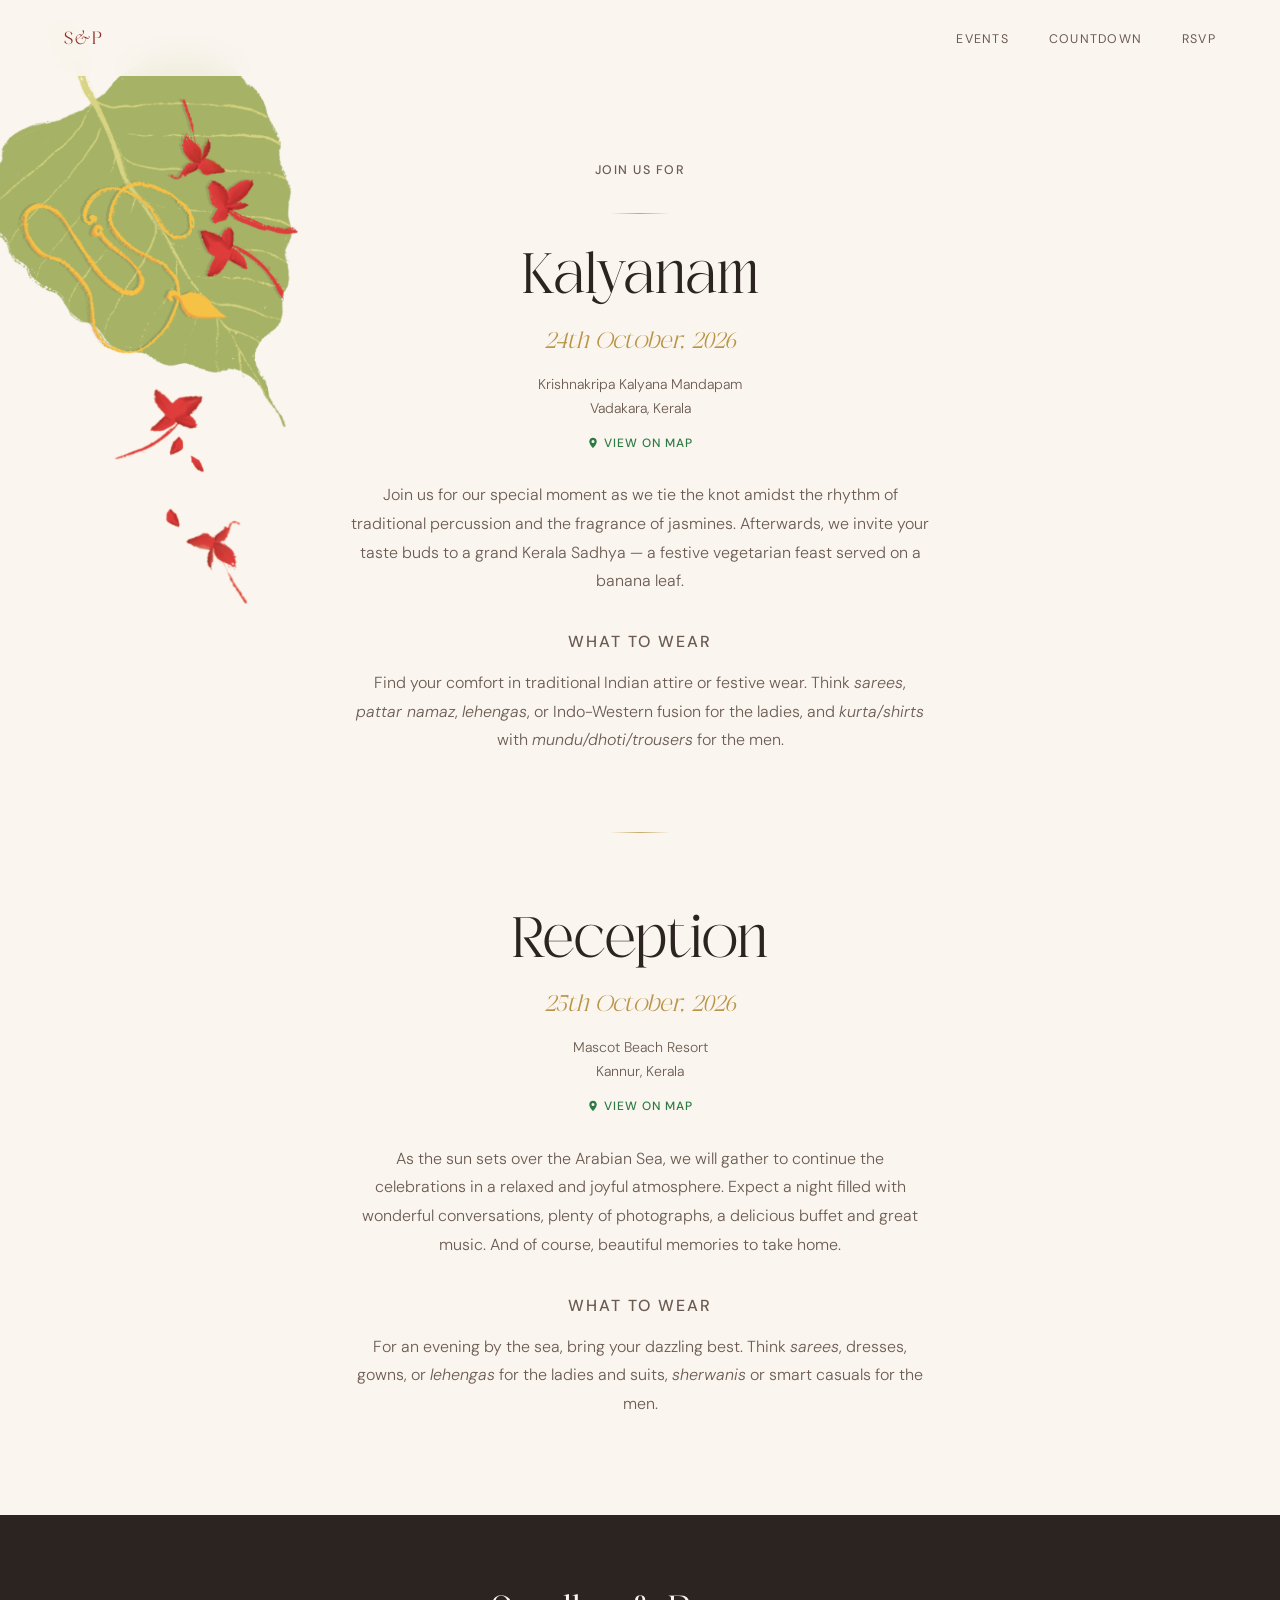
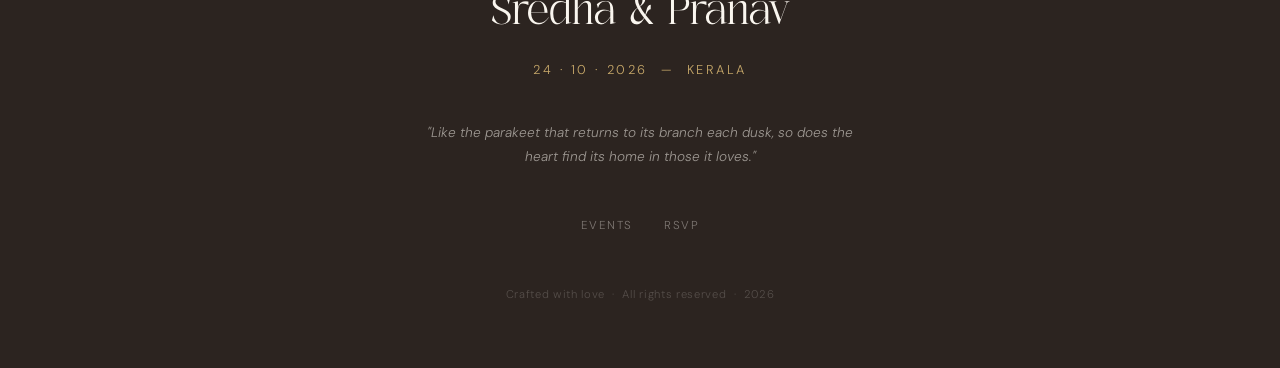
==== commit 56603d40: "Refactor CSS styles and HTML structure in events.html" ====
--- a/events.html
+++ b/events.html
@@ -10,108 +10,108 @@
 <style>
 /* ── Font Face ── */
 @font-face {
-  font-family: 'Adogare';
-  src: url('fonts/Adogare.otf') format('opentype');
-  font-weight: 100 900;
-  font-style: normal italic;
-  font-display: swap;
+font-family: 'Adogare';
+src: url('fonts/Adogare.otf') format('opentype');
+font-weight: 100 900;
+font-style: normal italic;
+font-display: swap;
 }
 
 /* ── Variables ── */
 :root {
-  --cream: #FAF6EF;
-  --cream-deep: #F2EBD9;
-  --pink: #F4C2C2;
-  --pink-mid: #E8A0A0;
-  --pink-deep: #C97B7B;
-  --maroon: #902D2A;
-  --green: #6DBF7E;
-  --green-mid: #4FA862;
-  --green-deep: #2E7A44;
-  --gold: #C8A96A;
-  --gold-dark: #BA9548;
-  --gold-light: #E8D5A8;
-  --gold-line: #E1851C;
-  --text-dark: #2C2420;
-  --text-mid: #6B5B52;
-  --text-light: #A09080;
-  --border: rgba(200,169,106,.25);
-  --serif: 'Cormorant Garamond', Georgia, serif;
-  --display: 'Adogare', 'Playfair Display', Georgia, serif;
-  --sans: 'DM Sans', system-ui, sans-serif;
-  --radius-md: 12px;
-  --radius-lg: 24px;
-  --radius-pill: 999px;
+--cream: #FAF6EF;
+--cream-deep: #F2EBD9;
+--pink: #F4C2C2;
+--pink-mid: #E8A0A0;
+--pink-deep: #C97B7B;
+--maroon: #902D2A;
+--green: #6DBF7E;
+--green-mid: #4FA862;
+--green-deep: #2E7A44;
+--gold: #C8A96A;
+--gold-dark: #BA9548;
+--gold-light: #E8D5A8;
+--gold-line: #E1851C;
+--text-dark: #2C2420;
+--text-mid: #6B5B52;
+--text-light: #A09080;
+--border: rgba(200,169,106,.25);
+--serif: 'Cormorant Garamond', Georgia, serif;
+--display: 'Adogare', 'Playfair Display', Georgia, serif;
+--sans: 'DM Sans', system-ui, sans-serif;
+--radius-md: 12px;
+--radius-lg: 24px;
+--radius-pill: 999px;
 }
 
 /* ── Reset ── */
 *, *::before, *::after { box-sizing: border-box; margin: 0; padding: 0; }
 html { scroll-behavior: smooth; }
 body {
-  background: var(--cream);
-  color: var(--text-dark);
-  font-family: var(--sans);
-  font-weight: 300;
-  line-height: 1.7;
-  overflow-x: hidden;
+background: var(--cream);
+color: var(--text-dark);
+font-family: var(--sans);
+font-weight: 300;
+line-height: 1.7;
+overflow-x: hidden;
 }
 
 /* ── Typography ── */
 h1 {
-  font-family: var(--display);
-  font-size: clamp(3rem, 8vw, 6.125rem);
-  font-weight: 400;
-  line-height: 1.05;
-  letter-spacing: 2px;
-  color: var(--maroon);
+font-family: var(--display);
+font-size: clamp(3rem, 8vw, 6.125rem);
+font-weight: 400;
+line-height: 1.05;
+letter-spacing: 2px;
+color: var(--maroon);
 }
 h2 {
-  font-family: var(--display);
-  font-size: clamp(2rem, 5vw, 3.5rem);
-  font-weight: 400;
-  line-height: 1.15;
-  color: var(--text-dark);
+font-family: var(--display);
+font-size: clamp(2rem, 5vw, 3.5rem);
+font-weight: 400;
+line-height: 1.15;
+color: var(--text-dark);
 }
 h3 {
-  font-family: var(--serif);
-  font-size: clamp(1.3rem, 3vw, 1.75rem);
-  font-weight: 400;
-  line-height: 1.3;
+font-family: var(--serif);
+font-size: clamp(1.3rem, 3vw, 1.75rem);
+font-weight: 400;
+line-height: 1.3;
 }
 .caption {
-  font-size: .78rem;
-  letter-spacing: .12em;
-  text-transform: uppercase;
-  font-weight: 500;
-  color: var(--text-mid);
+font-size: .78rem;
+letter-spacing: .12em;
+text-transform: uppercase;
+font-weight: 500;
+color: var(--text-mid);
 }
 .italic { font-style: italic; }
 
 /* ── Shared ── */
 section { padding: clamp(5rem, 10vw, 9rem) clamp(1.5rem, 5vw, 4rem); }
 .divider {
-  width: 60px; height: 1px;
-  background: linear-gradient(90deg, transparent, var(--gold), transparent);
-  margin: 2rem auto;
+width: 60px; height: 1px;
+background: linear-gradient(90deg, transparent, var(--gold), transparent);
+margin: 2rem auto;
 }
 .divider-sm {
-  width: 36px; height: 1px;
-  background: var(--gold-light);
-  margin: 1.25rem auto;
+width: 36px; height: 1px;
+background: var(--gold-light);
+margin: 1.25rem auto;
 }
 .section-intro {
-  max-width: 580px; margin: 0 auto; text-align: center;
+max-width: 580px; margin: 0 auto; text-align: center;
 }
 .section-intro h2 { margin-bottom: 1rem; }
 .section-desc {
-  color: var(--text-mid); font-size: 1rem; line-height: 1.8;
-  margin-top: 1rem;
+color: var(--text-mid); font-size: 1rem; line-height: 1.8;
+margin-top: 1rem;
 }
 
 /* ── Animations ── */
 .fade-up {
-  opacity: 0; transform: translateY(28px);
-  transition: opacity .8s ease, transform .8s ease;
+opacity: 0; transform: translateY(28px);
+transition: opacity .8s ease, transform .8s ease;
 }
 .fade-up.visible { opacity: 1; transform: translateY(0); }
 .fade-up.d1 { transition-delay: .15s; }
@@ -121,214 +121,264 @@
 
 /* ── Navbar ── */
 .navbar {
-  position: fixed; top: 0; left: 0; right: 0; z-index: 100;
-  padding: 1.25rem clamp(1.5rem, 5vw, 4rem);
-  display: flex; align-items: center; justify-content: space-between;
-  background: rgba(250,246,239,.9);
-  backdrop-filter: blur(12px); -webkit-backdrop-filter: blur(12px);
-  border-bottom: 1px solid transparent;
-  transition: border-color .3s;
+position: fixed; top: 0; left: 0; right: 0; z-index: 100;
+padding: 1.25rem clamp(1.5rem, 5vw, 4rem);
+display: flex; align-items: center; justify-content: space-between;
+background: rgba(250,246,239,.9);
+backdrop-filter: blur(12px); -webkit-backdrop-filter: blur(12px);
+border-bottom: 1px solid transparent;
+transition: border-color .3s;
 }
 .navbar.scrolled { border-bottom-color: var(--border); }
 .nav-logo {
-  display: flex; align-items: baseline; gap: 2px;
-  text-decoration: none; color: var(--maroon);
+display: flex; align-items: baseline; gap: 2px;
+text-decoration: none; color: var(--maroon);
 }
 .nav-logo-s, .nav-logo-p {
-  font-family: var(--display);
-  font-size: 1.1rem; font-weight: 400;
-  letter-spacing: -0.07em;
+font-family: var(--display);
+font-size: 1.1rem; font-weight: 400;
+letter-spacing: -0.07em;
 }
 .nav-logo-amp {
-  font-family: var(--serif);
-  font-size: 1.3rem; font-weight: 300;
-  font-style: italic; color: var(--maroon);
+font-family: var(--serif);
+font-size: 1.3rem; font-weight: 300;
+font-style: italic; color: var(--maroon);
 }
 .nav-links { display: flex; gap: 2.5rem; list-style: none; }
 .nav-links a {
-  font-size: .78rem; letter-spacing: .1em; text-transform: uppercase;
-  color: var(--text-mid); text-decoration: none; font-weight: 400;
-  transition: color .25s;
+font-size: .78rem; letter-spacing: .1em; text-transform: uppercase;
+color: var(--text-mid); text-decoration: none; font-weight: 400;
+transition: color .25s;
 }
 .nav-links a:hover { color: var(--text-dark); }
 .nav-hamburger {
-  display: none; flex-direction: column; gap: 5px;
-  cursor: pointer; background: none; border: none; padding: 4px;
+display: none; flex-direction: column; gap: 5px;
+cursor: pointer; background: none; border: none; padding: 4px;
 }
 .nav-hamburger span {
-  display: block; width: 22px; height: 1px; background: var(--text-dark);
+display: block; width: 22px; height: 1px; background: var(--text-dark);
 }
 .nav-mobile-overlay {
-  display: none; position: fixed; inset: 0;
-  background: var(--cream); z-index: 99;
-  flex-direction: column; align-items: center; justify-content: center; gap: 2rem;
+display: none; position: fixed; inset: 0;
+background: var(--cream); z-index: 99;
+flex-direction: column; align-items: center; justify-content: center; gap: 2rem;
 }
 .nav-mobile-overlay.open { display: flex; }
 .nav-mobile-overlay a {
-  font-family: var(--serif); font-size: 2rem; font-weight: 300;
-  color: var(--text-dark); text-decoration: none;
+font-family: var(--serif); font-size: 2rem; font-weight: 300;
+color: var(--text-dark); text-decoration: none;
 }
 
 /* ── Buttons ── */
 .btn {
-  display: inline-flex; align-items: center; justify-content: center;
-  padding: .9rem 2.25rem;
-  font-family: var(--sans); font-size: .78rem; font-weight: 500;
-  letter-spacing: .12em; text-transform: uppercase; text-decoration: none;
-  border-radius: var(--radius-pill); cursor: pointer;
-  transition: all .3s; border: 1.5px solid transparent; white-space: nowrap;
+display: inline-flex; align-items: center; justify-content: center;
+padding: .9rem 2.25rem;
+font-family: var(--sans); font-size: .78rem; font-weight: 500;
+letter-spacing: .12em; text-transform: uppercase; text-decoration: none;
+border-radius: var(--radius-pill); cursor: pointer;
+transition: all .3s; border: 1.5px solid transparent; white-space: nowrap;
 }
 .btn-primary {
-  background: var(--maroon); color: var(--cream); border-color: var(--maroon);
+background: var(--maroon); color: var(--cream); border-color: var(--maroon);
 }
 .btn-primary:hover {
-  background: transparent; color: var(--maroon);
+background: transparent; color: var(--maroon);
 }
 .btn-secondary {
-  background: transparent; color: var(--text-dark);
-  border-color: rgba(44,36,32,.3);
+background: transparent; color: var(--text-dark);
+border-color: rgba(44,36,32,.3);
 }
 .btn-secondary:hover { border-color: var(--text-dark); }
 
 /* ── Footer ── */
 footer {
-  background: var(--text-dark);
-  color: rgba(250,246,239,.7);
-  text-align: center;
-  padding: 4rem clamp(1.5rem, 5vw, 4rem);
+background: var(--text-dark);
+color: rgba(250,246,239,.7);
+text-align: center;
+padding: 4rem clamp(1.5rem, 5vw, 4rem);
 }
 .footer-names {
-  font-family: var(--display);
-  font-size: clamp(1.8rem, 4vw, 2.5rem);
-  font-weight: 400; color: var(--cream);
-  margin-bottom: .75rem;
-  font-style: normal;
+font-family: var(--display);
+font-size: clamp(1.8rem, 4vw, 2.5rem);
+font-weight: 400; color: var(--cream);
+margin-bottom: .75rem;
+font-style: normal;
 }
 .footer-date {
-  font-size: .8rem; letter-spacing: .2em; text-transform: uppercase;
-  color: var(--gold); margin-bottom: 2.5rem;
+font-size: .8rem; letter-spacing: .2em; text-transform: uppercase;
+color: var(--gold); margin-bottom: 2.5rem;
 }
 .footer-note {
-  font-size: .85rem; line-height: 1.8;
-  max-width: 440px; margin: 0 auto 2.5rem;
-  color: rgba(250,246,239,.55);
-  font-style: italic;
+font-size: .85rem; line-height: 1.8;
+max-width: 440px; margin: 0 auto 2.5rem;
+color: rgba(250,246,239,.55);
+font-style: italic;
 }
 .footer-links {
-  display: flex; justify-content: center;
-  gap: 2rem; list-style: none; margin-bottom: 3rem; flex-wrap: wrap;
+display: flex; justify-content: center;
+gap: 2rem; list-style: none; margin-bottom: 3rem; flex-wrap: wrap;
 }
 .footer-links a {
-  font-size: .72rem; letter-spacing: .12em; text-transform: uppercase;
-  color: rgba(250,246,239,.4); text-decoration: none; transition: color .25s;
+font-size: .72rem; letter-spacing: .12em; text-transform: uppercase;
+color: rgba(250,246,239,.4); text-decoration: none; transition: color .25s;
 }
 .footer-links a:hover { color: var(--cream); }
 .footer-copy {
-  font-size: .7rem; color: rgba(250,246,239,.2); letter-spacing: .06em;
+font-size: .7rem; color: rgba(250,246,239,.2); letter-spacing: .06em;
 }
 
 /* ── Responsive ── */
 @media (max-width: 720px) {
-  .nav-links { display: none; }
-  .nav-hamburger { display: flex; }
+.nav-links { display: none; }
+.nav-hamburger { display: flex; }
 }
 
 /* ── Events page specific styles ── */
 .events-page-main {
-  position: relative;
-  padding: 10rem clamp(1.5rem, 5vw, 4rem) clamp(4rem, 8vw, 6rem);
-  overflow: hidden;
+position: relative;
+padding: 10rem clamp(1.5rem, 5vw, 4rem) clamp(4rem, 8vw, 6rem);
+overflow: hidden;
 }
 .events-leaf-decor {
-  position: absolute;
-  left: -2%;
-  top: calc(-3% + 64px);
-  width: clamp(250px, 28vw, 470px);
-  height: auto;
-  pointer-events: none;
-  z-index: 0;
-  mix-blend-mode: darken;
-  transform: none;
+position: absolute;
+left: -2%;
+top: calc(-3% + 64px);
+width: clamp(250px, 28vw, 470px);
+height: auto;
+pointer-events: none;
+z-index: 0;
+mix-blend-mode: darken;
+transform: none;
 }
 .events-page-inner {
+max-width: 580px;
+margin: 0 auto;
+text-align: center;
+position: relative;
+z-index: 1;
+}
+.event-block {
+margin-bottom: 0;
+}
+.event-block h2 {
+font-family: var(--display);
+font-size: clamp(2.5rem, 5vw, 3.5rem);
+font-weight: 400;
+font-style: normal;
+color: var(--text-dark);
+margin-bottom: .25rem;
+}
+.event-block .event-date {
+font-family: var(--display);
+font-size: clamp(1.1rem, 2vw, 1.4rem);
+color: var(--gold-dark);
+font-style: italic;
+margin: .75rem 0;
+}
+.event-block address {
+font-style: normal;
+font-size: .88rem;
+color: var(--text-mid);
+line-height: 1.7;
+margin-top: .25rem;
+}
+.event-block .map-link {
+display: inline-flex;
+align-items: center;
+gap: .3rem;
+font-size: .75rem;
+letter-spacing: .08em;
+color: var(--green-deep);
+text-decoration: none;
+margin-top: .75rem;
+font-weight: 500;
+text-transform: uppercase;
+transition: opacity .2s;
+}
+.event-block .map-link:hover { opacity: .7; }
+.event-block .event-desc {
+color: var(--text-mid);
+font-size: 1rem;
+line-height: 1.8;
+margin-top: 1.5rem;
+text-align: center;
+}
+.what-to-wear {
+margin-top: 2rem;
+}
+.what-to-wear .caption {
+margin-bottom: .75rem;
+}
+.what-to-wear p {
+color: var(--text-mid);
+font-size: 1rem;
+line-height: 1.8;
+text-align: center;
+}
+.events-section-divider {
+width: 60px;
+height: 1px;
+background: linear-gradient(90deg, transparent, var(--gold), transparent);
+margin: clamp(3rem, 6vw, 5rem) auto;
+}
+
+.gift-section {
+  background: #FFFDF7;
+  text-align: center;
+  padding: clamp(5rem, 10vw, 9rem) clamp(1.5rem, 5vw, 4rem);
+}
+.gift-content {
   max-width: 580px;
   margin: 0 auto;
-  text-align: center;
-  position: relative;
-  z-index: 1;
-}
-.event-block {
-  margin-bottom: 0;
-}
-.event-block h2 {
-  font-family: var(--display);
-  font-size: clamp(2.5rem, 5vw, 3.5rem);
-  font-weight: 400;
-  font-style: normal;
-  color: var(--text-dark);
-  margin-bottom: .25rem;
-}
-.event-block .event-date {
-  font-family: var(--display);
-  font-size: clamp(1.1rem, 2vw, 1.4rem);
-  color: var(--gold-dark);
-  font-style: italic;
-  margin: .75rem 0;
-}
-.event-block address {
-  font-style: normal;
-  font-size: .88rem;
-  color: var(--text-mid);
-  line-height: 1.7;
-  margin-top: .25rem;
-}
-.event-block .map-link {
-  display: inline-flex;
-  align-items: center;
-  gap: .3rem;
-  font-size: .75rem;
-  letter-spacing: .08em;
-  color: var(--green-deep);
-  text-decoration: none;
-  margin-top: .75rem;
-  font-weight: 500;
-  text-transform: uppercase;
-  transition: opacity .2s;
-}
-.event-block .map-link:hover { opacity: .7; }
-.event-block .event-desc {
+}
+.gift-content .gift-desc {
   color: var(--text-mid);
   font-size: 1rem;
   line-height: 1.8;
-  margin-top: 1.5rem;
-  text-align: center;
-}
-.what-to-wear {
+  margin-top: 1rem;
+}
+.gift-buttons {
+  display: flex;
+  gap: 1.5rem;
+  justify-content: center;
+  flex-wrap: wrap;
   margin-top: 2rem;
 }
-.what-to-wear .caption {
-  margin-bottom: .75rem;
-}
-.what-to-wear p {
-  color: var(--text-mid);
-  font-size: 1rem;
-  line-height: 1.8;
-  text-align: center;
-}
-.events-section-divider {
-  width: 60px;
-  height: 1px;
-  background: linear-gradient(90deg, transparent, var(--gold), transparent);
-  margin: clamp(3rem, 6vw, 5rem) auto;
-}
-
+.gift-buttons .btn {
+  min-width: 166px;
+}
+.upi-toast {
+  position: fixed;
+  bottom: 2rem;
+  left: 50%;
+  transform: translateX(-50%) translateY(100px);
+  background: var(--text-dark);
+  color: var(--cream);
+  padding: .75rem 1.5rem;
+  border-radius: var(--radius-pill);
+  font-size: .85rem;
+  font-weight: 400;
+  letter-spacing: .04em;
+  z-index: 200;
+  opacity: 0;
+  transition: transform .4s ease, opacity .4s ease;
+  pointer-events: none;
+}
+.upi-toast.show {
+  transform: translateX(-50%) translateY(0);
+  opacity: 1;
+}
 
 
 @media (max-width: 720px) {
-  .events-leaf-decor {
-    width: 200px;
-    top: 0;
-    left: -5%;
+.events-leaf-decor {
+width: 200px;
+top: 0;
+left: -5%;
+}
+  .gift-buttons {
+    flex-direction: column;
+    align-items: center;
   }
 
 }
@@ -338,97 +388,100 @@
 
 <!-- ── Navbar ── -->
 <nav class="navbar" id="navbar">
-  <a href="index.html" class="nav-logo">
-    <span class="nav-logo-s">S</span>
-    <span class="nav-logo-amp">&amp;</span>
-    <span class="nav-logo-p">P</span>
-  </a>
-  <ul class="nav-links">
-    <li><a href="events.html">Events</a></li>
-    <li><a href="index.html#countdown">Countdown</a></li>
-    <li><a href="index.html#rsvp">RSVP</a></li>
-  </ul>
-  <button class="nav-hamburger" id="hamburger" aria-label="Open menu"><span></span><span></span><span></span></button>
+<a href="index.html" class="nav-logo">
+<span class="nav-logo-s">S</span>
+<span class="nav-logo-amp">&amp;</span>
+<span class="nav-logo-p">P</span>
+</a>
+<ul class="nav-links">
+<li><a href="events.html">Events</a></li>
+<li><a href="index.html#countdown">Countdown</a></li>
+<li><a href="index.html#rsvp">RSVP</a></li>
+</ul>
+<button class="nav-hamburger" id="hamburger" aria-label="Open menu"><span></span><span></span><span></span></button>
 </nav>
 <div class="nav-mobile-overlay" id="mobileNav">
-  <a href="events.html" onclick="closeMobileNav()">Events</a>
-  <a href="index.html#countdown" onclick="closeMobileNav()">Countdown</a>
-  <a href="index.html#rsvp" onclick="closeMobileNav()">RSVP</a>
+<a href="events.html" onclick="closeMobileNav()">Events</a>
+<a href="index.html#countdown" onclick="closeMobileNav()">Countdown</a>
+<a href="index.html#rsvp" onclick="closeMobileNav()">RSVP</a>
 </div>
 
 <!-- ── Events Main Content ── -->
 <section class="events-page-main">
-  <!-- Leaf decoration (left side) -->
-  <img src="assets/leaf-decor.png" class="events-leaf-decor" alt="" aria-hidden="true">
-
-  <div class="events-page-inner">
-
-    <!-- ── Kalyanam ── -->
-    <div class="event-block fade-up">
-      <p class="caption">Join us for</p>
-      <div class="divider"></div>
-      <h2>Kalyanam</h2>
-      <p class="event-date">24th October, 2026</p>
-      <address>
-        Krishnakripa Kalyana Mandapam<br>
-        Vadakara, Kerala
-      </address>
-      <a href="https://maps.google.com/?q=Krishnakripa+Kalyana+Mandapam+Vadakara" target="_blank" class="map-link">
-        <svg width="12" height="12" viewBox="0 0 16 16" fill="none"><path d="M8 1C5.2 1 3 3.2 3 6 3 9.8 8 15 8 15s5-5.2 5-9c0-2.8-2.2-5-5-5zm0 7a2 2 0 110-4 2 2 0 010 4z" fill="currentColor"/></svg>
-        View on map
-      </a>
-      <p class="event-desc">Join us for our special moment as we tie the knot amidst the rhythm of traditional percussion and the fragrance of jasmines. Afterwards, we invite your taste buds to a grand Kerala Sadhya — a festive vegetarian feast served on a banana leaf.</p>
-
-      <div class="what-to-wear fade-up">
-        <p class="caption">What to wear</p>
-        <p>Find your comfort in traditional Indian attire or festive wear. Think <em>sarees</em>, <em>pattar namaz</em>, <em>lehengas</em>, or Indo-Western fusion for the ladies, and <em>kurta/shirts</em> with <em>mundu/dhoti/trousers</em> for the men.</p>
-      </div>
-    </div>
-
-    <!-- Divider -->
-    <div class="events-section-divider"></div>
-
-    <!-- ── Reception ── -->
-    <div class="event-block fade-up">
-      <h2>Reception</h2>
-      <p class="event-date">25th October, 2026</p>
-      <address>
-        Mascot Beach Resort<br>
-        Kannur, Kerala
-      </address>
-      <a href="https://maps.app.goo.gl/yyznt61GRwa8fZTb8" target="_blank" class="map-link">
-        <svg width="12" height="12" viewBox="0 0 16 16" fill="none"><path d="M8 1C5.2 1 3 3.2 3 6 3 9.8 8 15 8 15s5-5.2 5-9c0-2.8-2.2-5-5-5zm0 7a2 2 0 110-4 2 2 0 010 4z" fill="currentColor"/></svg>
-        View on map
-      </a>
-      <p class="event-desc">As the sun sets over the Arabian Sea, we will gather to continue the celebrations in a relaxed and joyful atmosphere. Expect a night filled with wonderful conversations, plenty of photographs, a delicious buffet and great music. And of course, beautiful memories to take home.</p>
-
-      <div class="what-to-wear fade-up">
-        <p class="caption">What to wear</p>
-        <p>For an evening by the sea, bring your dazzling best. Think <em>sarees</em>, dresses, gowns, or <em>lehengas</em> for the ladies and suits, <em>sherwanis</em> or smart casuals for the men.</p>
-      </div>
-    </div>
-
-  </div>
+<!-- Leaf decoration (left side) -->
+<img src="assets/leaf-decor.png" class="events-leaf-decor" alt="" aria-hidden="true">
+
+<div class="events-page-inner">
+
+<!-- ── Kalyanam ── -->
+<div class="event-block fade-up">
+<p class="caption">Join us for</p>
+<div class="divider"></div>
+<h2>Kalyanam</h2>
+<p class="event-date">24th October, 2026</p>
+<address>
+Krishnakripa Kalyana Mandapam<br>
+Vadakara, Kerala
+</address>
+<a href="https://maps.google.com/?q=Krishnakripa+Kalyana+Mandapam+Vadakara" target="_blank" class="map-link">
+<svg width="12" height="12" viewBox="0 0 16 16" fill="none"><path d="M8 1C5.2 1 3 3.2 3 6 3 9.8 8 15 8 15s5-5.2 5-9c0-2.8-2.2-5-5-5zm0 7a2 2 0 110-4 2 2 0 010 4z" fill="currentColor"/></svg>
+View on map
+</a>
+<p class="event-desc">Join us for our special moment as we tie the knot amidst the rhythm of traditional percussion and the fragrance of jasmines. Afterwards, we invite your taste buds to a grand Kerala Sadhya — a festive vegetarian feast served on a banana leaf.</p>
+
+<div class="what-to-wear fade-up">
+<p class="caption">What to wear</p>
+<p>Find your comfort in traditional Indian attire or festive wear. Think <em>sarees</em>, <em>pattar namaz</em>, <em>lehengas</em>, or Indo-Western fusion for the ladies, and <em>kurta/shirts</em> with <em>mundu/dhoti/trousers</em> for the men.</p>
+</div>
+</div>
+
+<!-- Divider -->
+<div class="events-section-divider"></div>
+
+<!-- ── Reception ── -->
+<div class="event-block fade-up">
+<h2>Reception</h2>
+<p class="event-date">25th October, 2026</p>
+<address>
+Mascot Beach Resort<br>
+Kannur, Kerala
+</address>
+<a href="https://maps.app.goo.gl/yyznt61GRwa8fZTb8" target="_blank" class="map-link">
+<svg width="12" height="12" viewBox="0 0 16 16" fill="none"><path d="M8 1C5.2 1 3 3.2 3 6 3 9.8 8 15 8 15s5-5.2 5-9c0-2.8-2.2-5-5-5zm0 7a2 2 0 110-4 2 2 0 010 4z" fill="currentColor"/></svg>
+View on map
+</a>
+<p class="event-desc">As the sun sets over the Arabian Sea, we will gather to continue the celebrations in a relaxed and joyful atmosphere. Expect a night filled with wonderful conversations, plenty of photographs, a delicious buffet and great music. And of course, beautiful memories to take home.</p>
+
+<div class="what-to-wear fade-up">
+<p class="caption">What to wear</p>
+<p>For an evening by the sea, bring your dazzling best. Think <em>sarees</em>, dresses, gowns, or <em>lehengas</em> for the ladies and suits, <em>sherwanis</em> or smart casuals for the men.</p>
+</div>
+</div>
+
+</div>
 </section>
 
+
+<!-- UPI Toast -->
+<div class="upi-toast" id="upi-toast">UPI ID copied to clipboard!</div>
 
 <!-- ── Footer ── -->
 <footer>
-  <p class="footer-names">Sredha &amp; Pranav</p>
-  <p class="footer-date">24 · 10 · 2026 &nbsp;—&nbsp; Kerala</p>
-  <p class="footer-note">"Like the parakeet that returns to its branch each dusk, so does the heart find its home in those it loves."</p>
-  <ul class="footer-links">
-    <li><a href="events.html">Events</a></li>
-    <li><a href="index.html#rsvp">RSVP</a></li>
-  </ul>
-  <p class="footer-copy">Crafted with love &nbsp;·&nbsp; All rights reserved &nbsp;·&nbsp; 2026</p>
+<p class="footer-names">Sredha &amp; Pranav</p>
+<p class="footer-date">24 · 10 · 2026 &nbsp;—&nbsp; Kerala</p>
+<p class="footer-note">"Like the parakeet that returns to its branch each dusk, so does the heart find its home in those it loves."</p>
+<ul class="footer-links">
+<li><a href="events.html">Events</a></li>
+<li><a href="index.html#rsvp">RSVP</a></li>
+</ul>
+<p class="footer-copy">Crafted with love &nbsp;·&nbsp; All rights reserved &nbsp;·&nbsp; 2026</p>
 </footer>
 
 <script>
 /* Navbar scroll */
 window.addEventListener('scroll', () => {
-  document.getElementById('navbar')
-    .classList.toggle('scrolled', window.scrollY > 30);
+document.getElementById('navbar')
+.classList.toggle('scrolled', window.scrollY > 30);
 });
 
 /* Mobile nav */
@@ -437,29 +490,39 @@
 let navOpen = false;
 
 hamburger.addEventListener('click', () => {
-  navOpen = !navOpen;
-  mobileNav.classList.toggle('open', navOpen);
-  document.body.style.overflow = navOpen ? 'hidden' : '';
+navOpen = !navOpen;
+mobileNav.classList.toggle('open', navOpen);
+document.body.style.overflow = navOpen ? 'hidden' : '';
 });
 
 window.closeMobileNav = function () {
-  navOpen = false;
-  mobileNav.classList.remove('open');
-  document.body.style.overflow = '';
+navOpen = false;
+mobileNav.classList.remove('open');
+document.body.style.overflow = '';
 };
 
 /* Scroll animation */
 const observer = new IntersectionObserver(entries => {
-  entries.forEach(entry => {
-    if (entry.isIntersecting) {
-      entry.target.classList.add('visible');
-      observer.unobserve(entry.target);
-    }
+entries.forEach(entry => {
+if (entry.isIntersecting) {
+entry.target.classList.add('visible');
+observer.unobserve(entry.target);
+}
+});
+}, { threshold: 0.12 });
+
+document.querySelectorAll('.fade-up').forEach(el => observer.observe(el));
+
+/* Copy UPI ID */
+window.copyUPI = function () {
+  const upiId = 'sredhapavithran.mec@okaxis';
+  navigator.clipboard.writeText(upiId).then(() => {
+    const toast = document.getElementById('upi-toast');
+    toast.classList.add('show');
+    setTimeout(() => toast.classList.remove('show'), 2500);
+  }).catch(() => {
+    prompt('Copy this UPI ID:', upiId);
   });
-}, { threshold: 0.12 });
-
-document.querySelectorAll('.fade-up').forEach(el => observer.observe(el));
-
 };
 </script>
 
